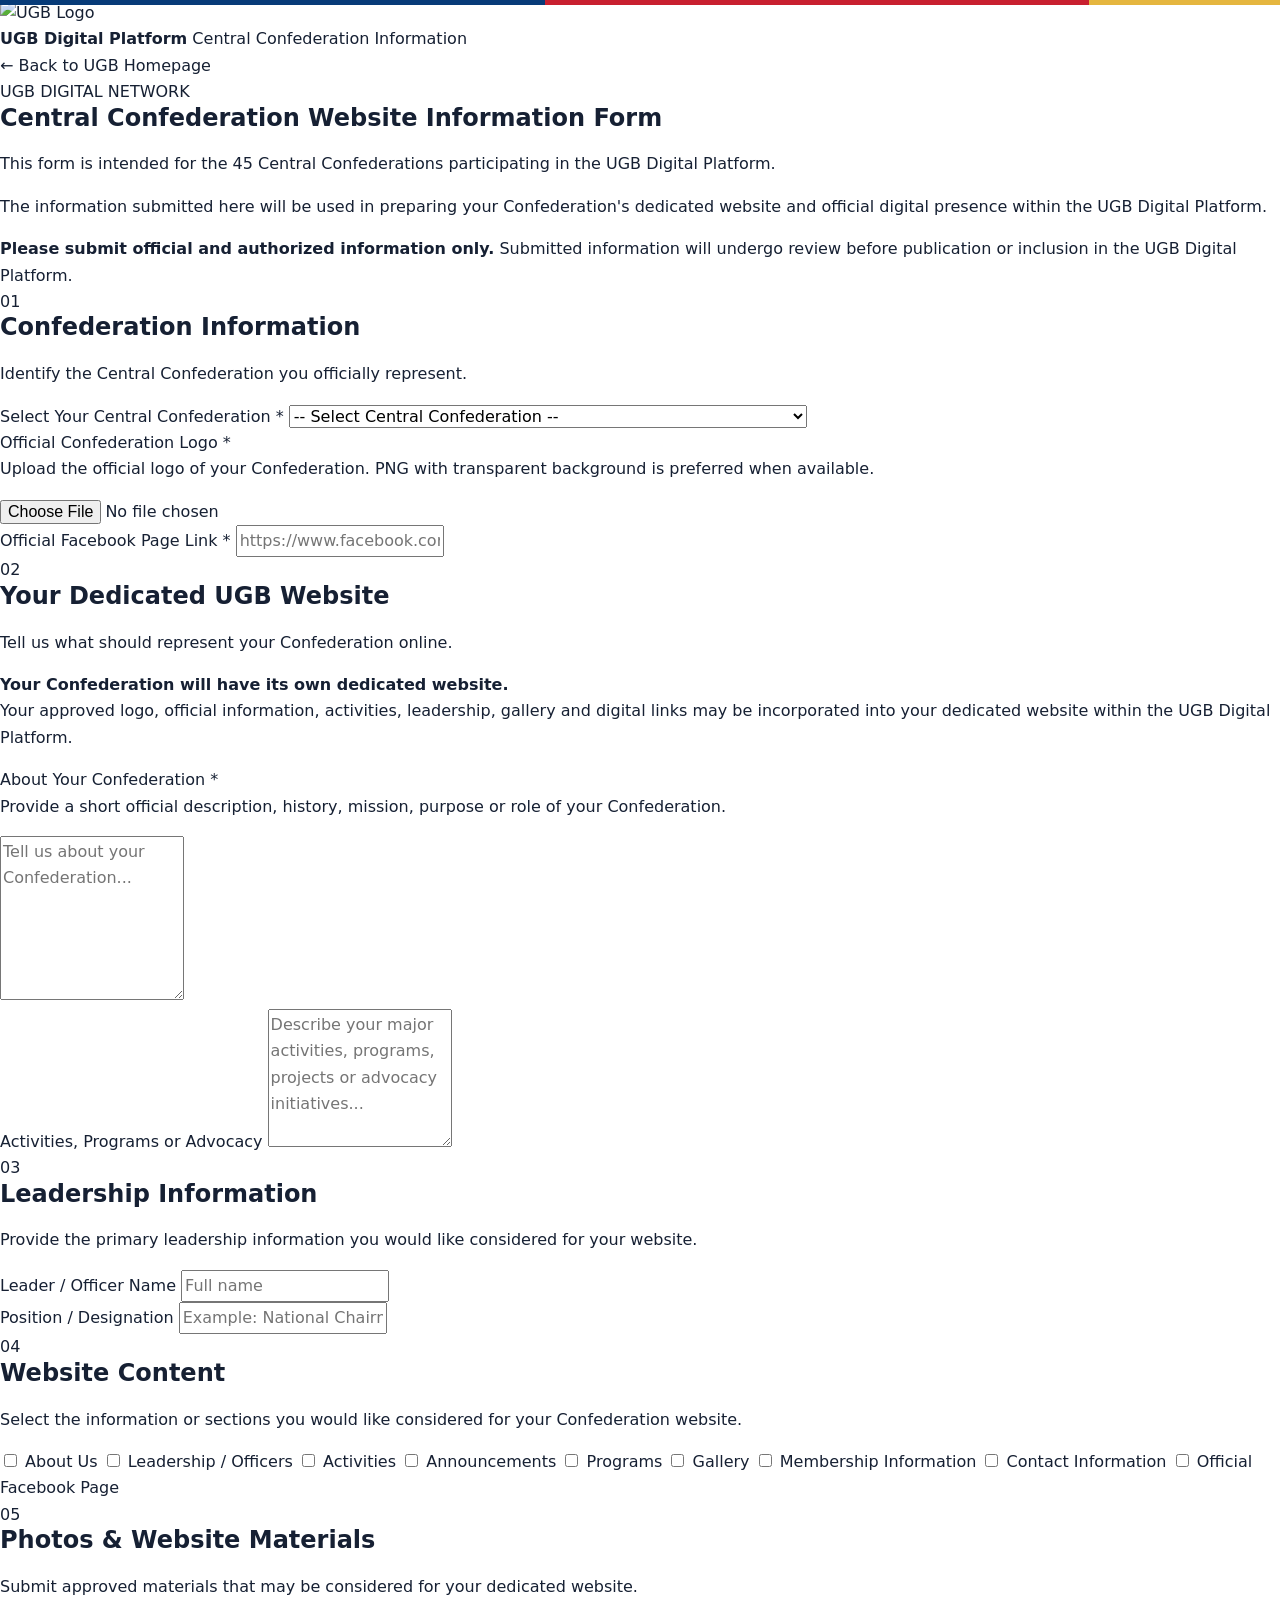
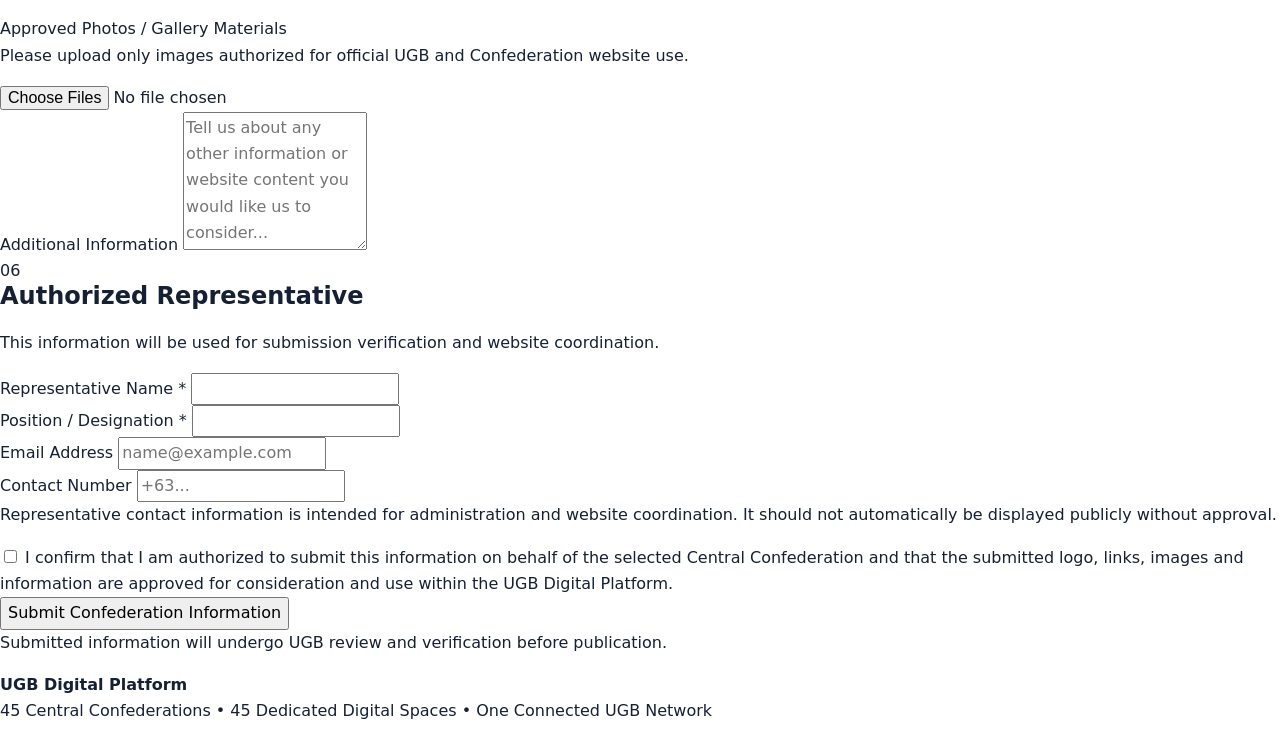
==== confederations/submit.html @ 848c73a4 "Add Confederation submission form" ====
<!DOCTYPE html>
<html lang="en">

<head>
    <meta charset="UTF-8">

    <meta name="viewport" content="width=device-width, initial-scale=1.0">

    <meta name="description" content="UGB Central Confederation Website Information Submission Form">

    <title>Central Confederation Information Form | UGB Digital Platform</title>

    <!-- MAIN UGB STYLES -->
    <link rel="stylesheet" href="../css/style.css">

    <!-- CONFEDERATION FORM STYLES -->
    <link rel="stylesheet" href="../css/confederation-form.css">
</head>


<body class="confederation-form-page">

    <!-- =====================================================
         TOP ACCENT
    ====================================================== -->
    <div class="top-accent" aria-hidden="true">
        <span class="accent-blue"></span>
        <span class="accent-red"></span>
        <span class="accent-gold"></span>
    </div>


    <!-- =====================================================
         HEADER
    ====================================================== -->
    <header class="confederation-form-header">

        <div class="confederation-form-header-inner">

            <a href="../index.html" class="confederation-form-brand">

                <!-- Change this path if your actual UGB logo uses another filename -->
                <img src="../assets/logo/ugb-logo.png" alt="UGB Logo" class="confederation-form-logo">

                <div>
                    <strong>UGB Digital Platform</strong>
                    <span>Central Confederation Information</span>
                </div>

            </a>

            <a href="../index.html" class="back-home-link">
                ← Back to UGB Homepage
            </a>

        </div>

    </header>


    <main>

        <!-- =====================================================
             FORM INTRODUCTION
        ====================================================== -->
        <section class="confederation-form-hero">

            <div class="confederation-form-container">

                <span class="form-kicker">
                    UGB DIGITAL NETWORK
                </span>

                <h1>
                    Central Confederation Website Information Form
                </h1>

                <p class="form-intro">
                    This form is intended for the 45 Central Confederations
                    participating in the UGB Digital Platform.
                </p>

                <p class="form-intro">
                    The information submitted here will be used in preparing
                    your Confederation's dedicated website and official digital
                    presence within the UGB Digital Platform.
                </p>

                <div class="form-notice">
                    <strong>Please submit official and authorized information only.</strong>
                    Submitted information will undergo review before publication
                    or inclusion in the UGB Digital Platform.
                </div>

            </div>

        </section>


        <!-- =====================================================
             FORM
        ====================================================== -->
        <section class="confederation-form-section">

            <div class="confederation-form-container">

                <!--
                    FRONTEND VERSION ONLY FOR NOW.

                    Later we will connect this form to the
                    UGB backend/database and file storage.
                -->

                <form id="confederationSubmissionForm" class="confederation-submission-form">


                    <!-- =========================================
                         SECTION 1
                    ========================================== -->
                    <div class="form-section-card">

                        <div class="form-section-heading">
                            <span class="form-section-number">01</span>

                            <div>
                                <h2>Confederation Information</h2>
                                <p>
                                    Identify the Central Confederation you officially represent.
                                </p>
                            </div>
                        </div>


                        <!-- CONFEDERATION SELECT -->

                        <div class="form-group">

                            <label for="confederation">
                                Select Your Central Confederation
                                <span class="required">*</span>
                            </label>

                            <select id="confederation" name="confederation" required>

                                <option value="">
                                    -- Select Central Confederation --
                                </option>

                                <option value="GTF">
                                    GUARDIANS TRANSNATIONAL FORCES (GTF)
                                </option>

                                <option value="GMS">
                                    GUARDIANS MULTINATIONAL SOCIETY (GMS)
                                </option>

                                <option value="GOB">
                                    GUARDIANS ORIGINAL BRANCHES (GOB)
                                </option>

                                <option value="GDC">
                                    GUARDIANS DIPLOMATIC CORPS (GDC)
                                </option>

                                <option value="GGH">
                                    GUARDIANS GLOBAL HEIGHTS (GGH)
                                </option>

                                <option value="GWR">
                                    GUARDIANS WORLDWIDE RANGES (GWR)
                                </option>

                                <option value="GEL">
                                    GUARDIANS EMIGRANT LEGION (GEL)
                                </option>

                                <option value="GAF">
                                    GUARDIANS ALLIED FORCES (GAF)
                                </option>

                                <option value="GJC">
                                    GUARDIANS JOINT COMMAND (GJC)
                                </option>

                                <option value="GSU">
                                    GUARDIANS SUPPORT UNIT (GSU)
                                </option>

                                <option value="GMR">
                                    GUARDIANS MOTOR RIDERS (GMR)
                                </option>

                                <option value="GI1stCC">
                                    GI 1ST CENTRAL COMMAND (GI1stCC)
                                </option>

                                <option value="GI2ndCC">
                                    GI 2ND CENTRAL COMMAND (GI2ndCC)
                                </option>

                                <option value="GI3rdCC">
                                    GI 3RD CENTRAL COMMAND (GI3rdCC)
                                </option>

                                <option value="GI4thCC">
                                    GI 4TH CENTRAL COMMAND (GI4thCC)
                                </option>

                                <option value="GI5thCC">
                                    GI 5TH CENTRAL COMMAND (GI5thCC)
                                </option>

                                <option value="GI6thCC">
                                    GI 6TH CENTRAL COMMAND (GI6thCC)
                                </option>

                                <option value="GI7thCC">
                                    GI 7TH CENTRAL COMMAND (GI7thCC)
                                </option>

                                <option value="GI8thCC">
                                    GI 8TH CENTRAL COMMAND (GI8thCC)
                                </option>

                                <option value="GI9thCC">
                                    GI 9TH CENTRAL COMMAND (GI9thCC)
                                </option>

                                <option value="GI10thCC">
                                    GI 10TH CENTRAL COMMAND (GI10thCC)
                                </option>

                                <option value="GI11thCC">
                                    GI 11TH CENTRAL COMMAND (GI11thCC)
                                </option>

                                <option value="GI12thCC">
                                    GI 12TH CENTRAL COMMAND (GI12thCC)
                                </option>

                                <option value="GI13thCC">
                                    GI 13TH CENTRAL COMMAND (GI13thCC)
                                </option>

                                <option value="GI14thCC">
                                    GI 14TH CENTRAL COMMAND (GI14thCC)
                                </option>

                                <option value="GI15thCC">
                                    GI 15TH CENTRAL COMMAND (GI15thCC)
                                </option>

                                <option value="GI16thCC">
                                    GI 16TH CENTRAL COMMAND (GI16thCC)
                                </option>

                                <option value="GI17thCC">
                                    GI 17TH CENTRAL COMMAND (GI17thCC)
                                </option>

                                <option value="GI18thCC">
                                    GI 18TH CENTRAL COMMAND (GI18thCC)
                                </option>

                                <option value="GI19thCC">
                                    GI 19TH CENTRAL COMMAND (GI19thCC)
                                </option>

                                <option value="GI20thCC">
                                    GI 20TH CENTRAL COMMAND (GI20thCC)
                                </option>

                                <option value="GI21stCC">
                                    GI 21ST CENTRAL COMMAND (GI21stCC)
                                </option>

                                <option value="GI22ndCC">
                                    GI 22ND CENTRAL COMMAND (GI22ndCC)
                                </option>

                                <option value="GI23rdCC">
                                    GI 23RD CENTRAL COMMAND (GI23rdCC)
                                </option>

                                <option value="NCRCL">
                                    RGIA-NATIONAL CAPITAL REGION CENTRAL LEAGUE (NCRCL)
                                </option>

                                <option value="NLCL">
                                    RGIA-NORTHERN LUZON CENTRAL LEAGUE (NLCL)
                                </option>

                                <option value="CLCL">
                                    RGIA-CENTRAL LUZON CENTRAL LEAGUE (CLCL)
                                </option>

                                <option value="SLCL">
                                    RGIA-SOUTHERN LUZON CENTRAL LEAGUE (SLCL)
                                </option>

                                <option value="EVCL">
                                    RGIA-EASTERN VISAYAS CENTRAL LEAGUE (EVCL)
                                </option>

                                <option value="CWVCL">
                                    RGIA-CENTRAL WESTERN VISAYAS CENTRAL LEAGUE (CWVCL)
                                </option>

                                <option value="EMCL">
                                    RGIA-EASTERN MINDANAO CENTRAL LEAGUE (EMCL)
                                </option>

                                <option value="WMCL">
                                    RGIA-WESTERN MINDANAO CENTRAL LEAGUE (WMCL)
                                </option>

                                <option value="OCL">
                                    RGIA-OVERSEAS CENTRAL LEAGUE (OCL)
                                </option>

                                <option value="GBICC">
                                    GBI CENTRAL COMMAND (GBICC)
                                </option>

                                <option value="GUN">
                                    GUARDIANS UNION NATIONALIST (GUN)
                                </option>

                            </select>

                        </div>


                        <!-- LOGO -->

                        <div class="form-group">

                            <label for="confederationLogo">
                                Official Confederation Logo
                                <span class="required">*</span>
                            </label>

                            <p class="field-help">
                                Upload the official logo of your Confederation.
                                PNG with transparent background is preferred when available.
                            </p>

                            <input type="file" id="confederationLogo" name="confederationLogo"
                                accept=".png,.jpg,.jpeg,.webp" required>

                        </div>


                        <!-- FACEBOOK -->

                        <div class="form-group">

                            <label for="facebookPage">
                                Official Facebook Page Link
                                <span class="required">*</span>
                            </label>

                            <input type="url" id="facebookPage" name="facebookPage"
                                placeholder="https://www.facebook.com/yourpage" required>

                        </div>

                    </div>


                    <!-- =========================================
                         SECTION 2
                    ========================================== -->
                    <div class="form-section-card">

                        <div class="form-section-heading">
                            <span class="form-section-number">02</span>

                            <div>
                                <h2>Your Dedicated UGB Website</h2>
                                <p>
                                    Tell us what should represent your Confederation online.
                                </p>
                            </div>
                        </div>


                        <div class="website-info-box">

                            <strong>
                                Your Confederation will have its own dedicated website.
                            </strong>

                            <p>
                                Your approved logo, official information, activities,
                                leadership, gallery and digital links may be incorporated
                                into your dedicated website within the UGB Digital Platform.
                            </p>

                        </div>


                        <!-- ABOUT -->

                        <div class="form-group">

                            <label for="aboutConfederation">
                                About Your Confederation
                                <span class="required">*</span>
                            </label>

                            <p class="field-help">
                                Provide a short official description, history, mission,
                                purpose or role of your Confederation.
                            </p>

                            <textarea id="aboutConfederation" name="aboutConfederation" rows="6"
                                placeholder="Tell us about your Confederation..." required></textarea>

                        </div>


                        <!-- ACTIVITIES -->

                        <div class="form-group">

                            <label for="activities">
                                Activities, Programs or Advocacy
                            </label>

                            <textarea id="activities" name="activities" rows="5"
                                placeholder="Describe your major activities, programs, projects or advocacy initiatives..."></textarea>

                        </div>

                    </div>


                    <!-- =========================================
                         SECTION 3
                    ========================================== -->
                    <div class="form-section-card">

                        <div class="form-section-heading">
                            <span class="form-section-number">03</span>

                            <div>
                                <h2>Leadership Information</h2>
                                <p>
                                    Provide the primary leadership information
                                    you would like considered for your website.
                                </p>
                            </div>
                        </div>


                        <div class="form-two-column">

                            <div class="form-group">

                                <label for="leaderName">
                                    Leader / Officer Name
                                </label>

                                <input type="text" id="leaderName" name="leaderName" placeholder="Full name">

                            </div>


                            <div class="form-group">

                                <label for="leaderPosition">
                                    Position / Designation
                                </label>

                                <input type="text" id="leaderPosition" name="leaderPosition"
                                    placeholder="Example: National Chairman">

                            </div>

                        </div>

                    </div>


                    <!-- =========================================
                         SECTION 4
                    ========================================== -->
                    <div class="form-section-card">

                        <div class="form-section-heading">
                            <span class="form-section-number">04</span>

                            <div>
                                <h2>Website Content</h2>
                                <p>
                                    Select the information or sections you would
                                    like considered for your Confederation website.
                                </p>
                            </div>
                        </div>


                        <div class="website-options">

                            <label class="website-option">
                                <input type="checkbox" name="websiteContent" value="about">
                                <span>About Us</span>
                            </label>

                            <label class="website-option">
                                <input type="checkbox" name="websiteContent" value="leadership">
                                <span>Leadership / Officers</span>
                            </label>

                            <label class="website-option">
                                <input type="checkbox" name="websiteContent" value="activities">
                                <span>Activities</span>
                            </label>

                            <label class="website-option">
                                <input type="checkbox" name="websiteContent" value="announcements">
                                <span>Announcements</span>
                            </label>

                            <label class="website-option">
                                <input type="checkbox" name="websiteContent" value="programs">
                                <span>Programs</span>
                            </label>

                            <label class="website-option">
                                <input type="checkbox" name="websiteContent" value="gallery">
                                <span>Gallery</span>
                            </label>

                            <label class="website-option">
                                <input type="checkbox" name="websiteContent" value="membership">
                                <span>Membership Information</span>
                            </label>

                            <label class="website-option">
                                <input type="checkbox" name="websiteContent" value="contact">
                                <span>Contact Information</span>
                            </label>

                            <label class="website-option">
                                <input type="checkbox" name="websiteContent" value="facebook">
                                <span>Official Facebook Page</span>
                            </label>

                        </div>

                    </div>


                    <!-- =========================================
                         SECTION 5
                    ========================================== -->
                    <div class="form-section-card">

                        <div class="form-section-heading">
                            <span class="form-section-number">05</span>

                            <div>
                                <h2>Photos & Website Materials</h2>
                                <p>
                                    Submit approved materials that may be considered
                                    for your dedicated website.
                                </p>
                            </div>
                        </div>


                        <div class="form-group">

                            <label for="websitePhotos">
                                Approved Photos / Gallery Materials
                            </label>

                            <p class="field-help">
                                Please upload only images authorized for official UGB
                                and Confederation website use.
                            </p>

                            <input type="file" id="websitePhotos" name="websitePhotos" accept=".png,.jpg,.jpeg,.webp"
                                multiple>

                        </div>


                        <div class="form-group">

                            <label for="additionalInformation">
                                Additional Information
                            </label>

                            <textarea id="additionalInformation" name="additionalInformation" rows="5"
                                placeholder="Tell us about any other information or website content you would like us to consider..."></textarea>

                        </div>

                    </div>


                    <!-- =========================================
                         SECTION 6
                    ========================================== -->
                    <div class="form-section-card">

                        <div class="form-section-heading">
                            <span class="form-section-number">06</span>

                            <div>
                                <h2>Authorized Representative</h2>
                                <p>
                                    This information will be used for submission
                                    verification and website coordination.
                                </p>
                            </div>
                        </div>


                        <div class="form-two-column">

                            <div class="form-group">

                                <label for="representativeName">
                                    Representative Name
                                    <span class="required">*</span>
                                </label>

                                <input type="text" id="representativeName" name="representativeName" required>

                            </div>


                            <div class="form-group">

                                <label for="representativePosition">
                                    Position / Designation
                                    <span class="required">*</span>
                                </label>

                                <input type="text" id="representativePosition" name="representativePosition" required>

                            </div>

                        </div>


                        <div class="form-two-column">

                            <div class="form-group">

                                <label for="representativeEmail">
                                    Email Address
                                </label>

                                <input type="email" id="representativeEmail" name="representativeEmail"
                                    placeholder="name@example.com">

                            </div>


                            <div class="form-group">

                                <label for="representativeContact">
                                    Contact Number
                                </label>

                                <input type="tel" id="representativeContact" name="representativeContact"
                                    placeholder="+63...">

                            </div>

                        </div>


                        <p class="privacy-note">
                            Representative contact information is intended for
                            administration and website coordination. It should not
                            automatically be displayed publicly without approval.
                        </p>

                    </div>


                    <!-- =========================================
                         AUTHORIZATION
                    ========================================== -->
                    <div class="authorization-box">

                        <label class="authorization-check">

                            <input type="checkbox" id="authorizedSubmission" name="authorizedSubmission" required>

                            <span>
                                I confirm that I am authorized to submit this
                                information on behalf of the selected Central
                                Confederation and that the submitted logo, links,
                                images and information are approved for consideration
                                and use within the UGB Digital Platform.
                            </span>

                        </label>

                    </div>


                    <!-- =========================================
                         SUBMIT
                    ========================================== -->
                    <div class="form-submit-area">

                        <button type="submit" class="confederation-submit-button">
                            Submit Confederation Information
                        </button>

                        <p>
                            Submitted information will undergo UGB review and
                            verification before publication.
                        </p>

                    </div>


                </form>

            </div>

        </section>

    </main>


    <!-- =====================================================
         FOOTER
    ====================================================== -->
    <footer class="confederation-form-footer">

        <div class="confederation-form-container">

            <strong>
                UGB Digital Platform
            </strong>

            <p>
                45 Central Confederations • 45 Dedicated Digital Spaces •
                One Connected UGB Network
            </p>

        </div>

    </footer>


    <!-- =====================================================
         FRONTEND DEMO ONLY
         Prevents accidental "submission" until backend exists.
    ====================================================== -->
    <script>
        const form = document.getElementById("confederationSubmissionForm");

        form.addEventListener("submit", function (event) {
            event.preventDefault();

            alert(
                "UGB Confederation Information Form\n\n" +
                "Frontend preview only. Online submission will be activated " +
                "when the secure UGB submission system is connected."
            );
        });
    </script>

</body>

</html>
---- css/style.css ----
/* =========================================================
   UGB OFFICIAL DIGITAL PLATFORM
   Main Homepage Styles
   Palette:
   Blue  #073b78
   Navy  #031f43
   Deep  #02152e
   Red   #c8202f
   Gold  #e5b63f
========================================================= */


/* =========================================================
   ROOT
========================================================= */

:root {
    --ugb-blue: #073b78;
    --ugb-blue-bright: #0b4d98;
    --ugb-blue-dark: #031f43;
    --ugb-blue-deep: #02152e;

    --ugb-red: #c8202f;
    --ugb-red-dark: #a81624;

    --ugb-gold: #e5b63f;
    --ugb-gold-light: #f2cf6b;

    --white: #ffffff;
    --off-white: #f7f9fc;
    --light-blue: #edf4fb;

    --text: #162033;
    --muted: #667085;

    --border: rgba(3, 31, 67, 0.12);

    --shadow-sm:
        0 12px 35px rgba(3, 31, 67, 0.09);

    --shadow-md:
        0 22px 60px rgba(3, 31, 67, 0.16);

    --shadow-lg:
        0 35px 90px rgba(0, 0, 0, 0.22);

    --radius-sm: 12px;
    --radius-md: 20px;
    --radius-lg: 30px;

    --container: 1200px;
    --header-height: 86px;

    --transition: 220ms ease;
}


/* =========================================================
   RESET
========================================================= */

*,
*::before,
*::after {
    box-sizing: border-box;
}

html {
    scroll-behavior: smooth;
    scroll-padding-top: var(--header-height);
}

body {
    margin: 0;
    min-height: 100vh;

    font-family:
        Inter,
        ui-sans-serif,
        system-ui,
        -apple-system,
        BlinkMacSystemFont,
        "Segoe UI",
        sans-serif;

    color: var(--text);
    background: var(--white);

    line-height: 1.65;
}

img,
video {
    display: block;
    max-width: 100%;
}

img {
    object-fit: cover;
}

a {
    color: inherit;
    text-decoration: none;
}

button,
input,
textarea,
select {
    font: inherit;
}

h1,
h2,
h3,
p {
    margin-top: 0;
}

h1,
h2,
h3 {
    line-height: 1.08;
}

::selection {
    color: var(--ugb-blue-deep);
    background: var(--ugb-gold);
}


/* =========================================================
   TOP ACCENT
========================================================= */

.top-accent {
    position: fixed;
    z-index: 2000;
    top: 0;
    left: 0;

    width: 100%;
    height: 5px;

    display: grid;
    grid-template-columns: 1fr 1fr 0.35fr;
}

.top-accent span {
    display: block;
}

.accent-blue {
    background: var(--ugb-blue);
}

.accent-red {
    background: var(--ugb-red);
}

.accent-gold {
    background: var(--ugb-gold);
}


/* =========================================================
   SHARED
========================================================= */

.section {
    position: relative;
    padding: 105px 0;
}

.section-container {
    width: min(calc(100% - 44px), var(--container));
    margin: 0 auto;
}

.section-heading {
    max-width: 760px;
    margin-bottom: 50px;
}

.section-heading.centered {
    margin-right: auto;
    margin-left: auto;
    text-align: center;
}

.section-heading h2,
.story-header h2,
.action-heading h2,
.about-content h2,
.partnership-content h2,
.advocacy-content h2,
.membership-copy h2 {
    margin-bottom: 18px;

    color: var(--ugb-blue-dark);

    font-size: clamp(2.25rem, 5vw, 4.25rem);
    letter-spacing: -0.045em;
}

.section-heading p:not(.section-kicker) {
    color: var(--muted);
    font-size: 1.04rem;
}

.section-heading-light h2 {
    color: var(--white);
}

.section-heading-light p:not(.section-kicker) {
    color: rgba(255, 255, 255, 0.72);
}

.section-kicker {
    margin-bottom: 11px;

    color: var(--ugb-red);

    font-size: 0.75rem;
    font-weight: 850;

    letter-spacing: 0.17em;
    text-transform: uppercase;
}

.section-kicker-gold {
    color: var(--ugb-gold);
}

.title-line {
    width: 78px;
    height: 4px;

    margin: 22px 0 27px;

    border-radius: 99px;

    background:
        linear-gradient(90deg,
            var(--ugb-blue) 0 48%,
            var(--ugb-red) 48% 78%,
            var(--ugb-gold) 78%);
}

.centered-line {
    margin-right: auto;
    margin-left: auto;
}

.gold-line {
    background: var(--ugb-gold);
}


/* =========================================================
   BUTTONS
========================================================= */

.button {
    min-height: 54px;

    display: inline-flex;
    align-items: center;
    justify-content: center;

    padding: 14px 25px;

    border: 1px solid transparent;
    border-radius: 999px;

    font-size: 0.9rem;
    font-weight: 800;

    transition:
        transform var(--transition),
        background var(--transition),
        border-color var(--transition),
        box-shadow var(--transition);
}

.button:hover {
    transform: translateY(-3px);
}

.button-red {
    color: var(--white);
    background: var(--ugb-red);

    box-shadow:
        0 14px 35px rgba(200, 32, 47, 0.32);
}

.button-red:hover {
    background: var(--ugb-red-dark);

    box-shadow:
        0 18px 45px rgba(200, 32, 47, 0.4);
}

.button-glass {
    color: var(--white);

    border-color: rgba(255, 255, 255, 0.42);

    background: rgba(255, 255, 255, 0.08);

    backdrop-filter: blur(12px);
}

.button-glass:hover {
    border-color: var(--white);
    background: rgba(255, 255, 255, 0.15);
}


/* =========================================================
   HEADER
========================================================= */

.site-header {
    position: absolute;
    z-index: 1000;

    top: 5px;
    right: 0;
    left: 0;

    height: var(--header-height);

    border-bottom:
        1px solid rgba(255, 255, 255, 0.13);

    background:
        linear-gradient(180deg,
            rgba(2, 21, 46, 0.9),
            rgba(2, 21, 46, 0.48));

    backdrop-filter: blur(8px);
}

.header-container {
    width: min(calc(100% - 44px), 1320px);
    height: 100%;

    margin: 0 auto;

    display: flex;
    align-items: center;
    justify-content: space-between;

    gap: 30px;
}

.brand {
    display: flex;
    align-items: center;

    gap: 12px;

    color: var(--white);
}

.brand-logo {
    width: 56px;
    height: 56px;

    flex: 0 0 auto;

    border: 2px solid rgba(255, 255, 255, 0.55);
    border-radius: 50%;

    background: var(--white);

    box-shadow:
        0 7px 25px rgba(0, 0, 0, 0.22);
}

.brand-text {
    display: flex;
    flex-direction: column;

    line-height: 1.15;
}

.brand-text strong {
    font-size: 1.22rem;
    letter-spacing: 0.05em;
}

.brand-text span {
    margin-top: 4px;

    color: rgba(255, 255, 255, 0.68);

    font-size: 0.68rem;
}

.main-nav {
    display: flex;
    align-items: center;

    gap: 24px;
}

.main-nav>a {
    position: relative;

    color: rgba(255, 255, 255, 0.86);

    font-size: 0.82rem;
    font-weight: 700;

    transition: color var(--transition);
}

.main-nav>a:not(.nav-facebook)::after {
    content: "";

    position: absolute;

    right: 0;
    bottom: -9px;
    left: 0;

    height: 2px;

    background: var(--ugb-gold);

    transform: scaleX(0);

    transition: transform var(--transition);
}

.main-nav>a:not(.nav-facebook):hover::after {
    transform: scaleX(1);
}

.main-nav>a:hover {
    color: var(--white);
}

.nav-facebook {
    padding: 10px 17px;

    border: 1px solid rgba(255, 255, 255, 0.35);
    border-radius: 999px;

    background: rgba(255, 255, 255, 0.08);
}

.nav-facebook:hover {
    border-color: var(--ugb-gold);
    background: var(--ugb-blue);
}


/* =========================================================
   HERO
========================================================= */

.hero {
    position: relative;

    min-height: 760px;
    height: 100svh;

    display: flex;
    align-items: center;

    overflow: hidden;

    color: var(--white);
    background: var(--ugb-blue-deep);
}

.hero-background,
.hero-overlay {
    position: absolute;
    inset: 0;
}

.hero-background img {
    width: 100%;
    height: 100%;

    object-fit: cover;
    object-position: center;
}

.hero-overlay {
    background:
        linear-gradient(90deg,
            rgba(2, 21, 46, 0.97) 0%,
            rgba(3, 31, 67, 0.91) 30%,
            rgba(3, 31, 67, 0.64) 57%,
            rgba(2, 21, 46, 0.26) 100%),
        linear-gradient(0deg,
            rgba(2, 21, 46, 0.78) 0%,
            transparent 45%);
}

.hero-decoration {
    position: absolute;
    z-index: 1;

    border-radius: 50%;

    pointer-events: none;
}

.hero-decoration-one {
    width: 520px;
    height: 520px;

    top: -230px;
    left: -200px;

    border: 85px solid rgba(200, 32, 47, 0.13);
}

.hero-decoration-two {
    width: 300px;
    height: 300px;

    right: 7%;
    bottom: -170px;

    border: 55px solid rgba(229, 182, 63, 0.11);
}

.hero-container {
    position: relative;
    z-index: 2;

    width: min(calc(100% - 44px), var(--container));

    margin: 0 auto;
    padding: 145px 0 125px;
}

.hero-content {
    max-width: 760px;
}

.hero-logo {
    width: 105px;
    height: 105px;

    margin-bottom: 26px;

    border: 4px solid rgba(255, 255, 255, 0.88);
    border-radius: 50%;

    background: var(--white);

    box-shadow:
        0 20px 55px rgba(0, 0, 0, 0.32);
}

.hero-eyebrow {
    margin-bottom: 15px;

    color: var(--ugb-gold);

    font-size: 0.77rem;
    font-weight: 850;

    letter-spacing: 0.2em;
    text-transform: uppercase;
}

.hero h1 {
    margin-bottom: 24px;

    color: var(--white);

    font-size: clamp(3.6rem, 7.3vw, 7.4rem);

    letter-spacing: -0.065em;
}

.hero h1 span {
    display: block;

    color: transparent;

    -webkit-text-stroke:
        1.5px rgba(255, 255, 255, 0.82);
}

.hero-description {
    max-width: 650px;

    margin-bottom: 35px;

    color: rgba(255, 255, 255, 0.79);

    font-size: clamp(1rem, 1.8vw, 1.22rem);
}

.hero-actions {
    display: flex;
    flex-wrap: wrap;

    gap: 12px;
}

.hero-bottom-band {
    position: absolute;
    z-index: 3;

    right: 0;
    bottom: 0;
    left: 0;

    border-top:
        1px solid rgba(255, 255, 255, 0.15);

    background: rgba(2, 21, 46, 0.82);

    backdrop-filter: blur(12px);
}

.hero-band-container {
    width: min(calc(100% - 44px), var(--container));

    margin: 0 auto;
    padding: 18px 0;

    display: flex;
    align-items: center;
    justify-content: center;
    flex-wrap: wrap;

    gap: 15px;

    color: rgba(255, 255, 255, 0.67);

    font-size: 0.7rem;
    font-weight: 750;

    letter-spacing: 0.1em;
    text-transform: uppercase;
}

.hero-band-container span:nth-child(even) {
    color: var(--ugb-gold);
}


/* =========================================================
   QUICK ACCESS
========================================================= */

.quick-access {
    position: relative;
    z-index: 5;

    margin-top: -1px;

    background: var(--white);
}

.quick-grid {
    display: grid;
    grid-template-columns: repeat(4, 1fr);

    border-right: 1px solid var(--border);
    border-left: 1px solid var(--border);

    box-shadow: var(--shadow-sm);
}

.quick-card {
    min-height: 145px;

    display: grid;
    grid-template-columns: auto 1fr auto;
    align-items: center;

    gap: 16px;

    padding: 25px;

    border-right: 1px solid var(--border);

    background: var(--white);

    transition:
        background var(--transition),
        transform var(--transition);
}

.quick-card:last-child {
    border-right: 0;
}

.quick-card:hover {
    position: relative;
    z-index: 2;

    color: var(--white);

    background: var(--ugb-blue);

    transform: translateY(-5px);
}

.quick-number {
    color: var(--ugb-red);

    font-size: 0.72rem;
    font-weight: 900;
}

.quick-card:hover .quick-number {
    color: var(--ugb-gold);
}

.quick-card>div {
    display: flex;
    flex-direction: column;
}

.quick-card strong {
    margin-bottom: 5px;

    color: var(--ugb-blue-dark);

    font-size: 0.95rem;
}

.quick-card:hover strong {
    color: var(--white);
}

.quick-card>div span {
    color: var(--muted);

    font-size: 0.73rem;
}

.quick-card:hover>div span {
    color: rgba(255, 255, 255, 0.7);
}

.quick-arrow {
    color: var(--ugb-blue);

    font-size: 1.2rem;

    transition: transform var(--transition);
}

.quick-card:hover .quick-arrow {
    color: var(--white);

    transform: translateX(4px);
}


/* =========================================================
   ABOUT
========================================================= */

.about-section {
    overflow: hidden;

    background:
        linear-gradient(135deg,
            var(--white),
            var(--off-white));
}

.about-layout {
    display: grid;
    grid-template-columns: 1.05fr 0.95fr;
    align-items: center;

    gap: 85px;
}

.about-images {
    position: relative;

    min-height: 560px;
}

.about-image-main {
    position: absolute;

    top: 0;
    left: 0;

    width: 80%;
    height: 460px;

    overflow: hidden;

    border-radius: var(--radius-lg);

    box-shadow: var(--shadow-md);
}

.about-image-main img {
    width: 100%;
    height: 100%;
}

.about-image-small {
    position: absolute;

    right: 0;
    bottom: 0;

    width: 53%;
    height: 275px;

    overflow: hidden;

    border: 8px solid var(--white);
    border-radius: var(--radius-md);

    background: var(--white);

    box-shadow: var(--shadow-md);
}

.about-image-small img {
    width: 100%;
    height: 100%;
}

.about-badge {
    position: absolute;

    bottom: 62px;
    left: 7%;

    width: 92px;
    height: 92px;

    padding: 6px;

    border-radius: 50%;

    background: var(--white);

    box-shadow: var(--shadow-md);
}

.about-badge img {
    width: 100%;
    height: 100%;

    border-radius: 50%;
}

.about-content h2 span {
    display: block;

    color: var(--ugb-red);
}

.about-content .lead {
    color: var(--text);

    font-size: 1.15rem;
    font-weight: 650;
}

.about-content p {
    color: var(--muted);
}

.text-link {
    display: inline-flex;
    align-items: center;

    gap: 10px;

    margin-top: 16px;

    color: var(--ugb-blue);

    font-weight: 850;
}

.text-link span {
    transition: transform var(--transition);
}

.text-link:hover span {
    transform: translateX(6px);
}


/* =========================================================
   FEATURED ACTIVITIES
========================================================= */

.activities-section {
    background:
        linear-gradient(180deg,
            var(--light-blue),
            var(--white));
}

.activity-feature-grid {
    display: grid;
    grid-template-columns: 1.2fr 0.9fr 0.9fr;

    gap: 22px;
}

.activity-card {
    overflow: hidden;

    border: 1px solid var(--border);
    border-radius: var(--radius-md);

    background: var(--white);

    box-shadow: var(--shadow-sm);

    transition:
        transform var(--transition),
        box-shadow var(--transition);
}

.activity-card:hover {
    transform: translateY(-7px);

    box-shadow: var(--shadow-md);
}

.activity-image {
    position: relative;

    height: 250px;

    overflow: hidden;

    background: var(--ugb-blue-dark);
}

.activity-card-large .activity-image {
    height: 335px;
}

.activity-image::after {
    content: "";

    position: absolute;
    inset: 0;

    background:
        linear-gradient(0deg,
            rgba(2, 21, 46, 0.55),
            transparent 52%);
}

.activity-image img {
    width: 100%;
    height: 100%;

    transition: transform 450ms ease;
}

.activity-card:hover .activity-image img {
    transform: scale(1.035);
}

.activity-category {
    position: absolute;
    z-index: 2;

    bottom: 18px;
    left: 18px;

    padding: 7px 12px;

    border-radius: 999px;

    color: var(--white);

    background: var(--ugb-red);

    font-size: 0.67rem;
    font-weight: 850;

    letter-spacing: 0.06em;
    text-transform: uppercase;
}

.activity-content {
    padding: 27px;
}

.activity-content h3 {
    margin-bottom: 11px;

    color: var(--ugb-blue-dark);

    font-size: 1.35rem;
}

.activity-card-large .activity-content h3 {
    font-size: 1.65rem;
}

.activity-content p {
    margin-bottom: 20px;

    color: var(--muted);

    font-size: 0.9rem;
}

.activity-content a {
    display: inline-flex;
    align-items: center;

    gap: 8px;

    color: var(--ugb-blue);

    font-size: 0.83rem;
    font-weight: 850;
}

.activity-content a span {
    transition: transform var(--transition);
}

.activity-content a:hover span {
    transform: translateX(5px);
}


/* =========================================================
   UGB IN ACTION
========================================================= */

.action-section {
    overflow: hidden;

    color: var(--white);

    background:
        radial-gradient(circle at 88% 15%,
            rgba(229, 182, 63, 0.13),
            transparent 25%),
        radial-gradient(circle at 8% 80%,
            rgba(200, 32, 47, 0.18),
            transparent 28%),
        linear-gradient(135deg,
            var(--ugb-blue-deep),
            var(--ugb-blue-dark));
}

.action-pattern {
    position: absolute;
    inset: 0;

    opacity: 0.08;

    background-image:
        linear-gradient(rgba(255, 255, 255, 0.1) 1px,
            transparent 1px),
        linear-gradient(90deg,
            rgba(255, 255, 255, 0.1) 1px,
            transparent 1px);

    background-size: 75px 75px;

    pointer-events: none;
}

.action-section .section-container {
    position: relative;
    z-index: 1;
}

.action-heading {
    display: grid;
    grid-template-columns: 1fr 0.75fr;
    align-items: end;

    gap: 50px;

    margin-bottom: 42px;
}

.action-heading h2 {
    margin-bottom: 0;

    color: var(--white);
}

.action-heading>p {
    margin-bottom: 6px;

    color: rgba(255, 255, 255, 0.66);
}

.featured-video {
    overflow: hidden;

    padding: 9px;

    border:
        1px solid rgba(255, 255, 255, 0.18);

    border-radius: var(--radius-lg);

    background:
        rgba(255, 255, 255, 0.07);

    box-shadow: var(--shadow-lg);
}

.featured-video video {
    width: 100%;
    max-height: 680px;

    border-radius: calc(var(--radius-lg) - 8px);

    background: #000;
}


/* =========================================================
   PHOTO STORY
========================================================= */

.photo-story-section {
    background: var(--white);
}

.story-header {
    display: grid;
    grid-template-columns: 1fr 0.7fr;
    align-items: end;

    gap: 50px;

    margin-bottom: 45px;
}

.story-header h2 {
    margin-bottom: 0;
}

.story-header>p {
    margin-bottom: 8px;

    color: var(--muted);
}

.photo-story-grid {
    display: grid;
    grid-template-columns: 1.35fr 0.65fr;

    gap: 18px;
}

.story-photo {
    min-height: 270px;

    margin: 0;

    overflow: hidden;

    border-radius: var(--radius-md);

    background: var(--light-blue);

    box-shadow: var(--shadow-sm);
}

.story-photo-large {
    grid-row: span 2;

    min-height: 558px;
}

.story-photo img {
    width: 100%;
    height: 100%;

    transition: transform 500ms ease;
}

.story-photo:hover img {
    transform: scale(1.025);
}


/* =========================================================
   PARTNERSHIP
========================================================= */

.partnership-section {
    min-height: 680px;

    display: grid;
    grid-template-columns: 1.08fr 0.92fr;

    color: var(--white);

    background: var(--ugb-blue);
}

.partnership-image {
    min-height: 680px;

    overflow: hidden;
}

.partnership-image img {
    width: 100%;
    height: 100%;
}

.partnership-content {
    position: relative;

    display: flex;
    flex-direction: column;
    justify-content: center;

    padding: 80px max(50px, calc((100vw - var(--container)) / 2));

    overflow: hidden;

    background:
        radial-gradient(circle at 100% 0%,
            rgba(229, 182, 63, 0.18),
            transparent 30%),
        linear-gradient(145deg,
            var(--ugb-blue),
            var(--ugb-blue-dark));
}

.partnership-content::before {
    content: "";

    position: absolute;

    width: 320px;
    height: 320px;

    right: -190px;
    bottom: -180px;

    border:
        60px solid rgba(200, 32, 47, 0.18);

    border-radius: 50%;
}

.partnership-content h2 {
    position: relative;

    color: var(--white);
}

.partnership-content>p:not(.section-kicker) {
    position: relative;

    max-width: 550px;

    color: rgba(255, 255, 255, 0.75);
}

.partnership-mini-image {
    position: relative;

    width: min(100%, 390px);
    height: 180px;

    margin-top: 28px;

    overflow: hidden;

    border:
        4px solid rgba(255, 255, 255, 0.16);

    border-radius: var(--radius-sm);

    box-shadow: var(--shadow-md);
}

.partnership-mini-image img {
    width: 100%;
    height: 100%;
}


/* =========================================================
   DOCUMENTED ADVOCACY MATERIAL
========================================================= */

.advocacy-section {
    background:
        linear-gradient(135deg,
            var(--off-white),
            var(--white));
}

.advocacy-layout {
    display: grid;
    grid-template-columns: 0.8fr 1.2fr;
    align-items: center;

    gap: 70px;
}

.advocacy-content p:not(.section-kicker) {
    color: var(--muted);
}

.source-note {
    padding: 16px 18px;

    border-left: 4px solid var(--ugb-gold);

    background: var(--light-blue);

    font-size: 0.86rem;
}

.advocacy-image {
    overflow: hidden;

    border-radius: var(--radius-lg);

    background: var(--ugb-blue-dark);

    box-shadow: var(--shadow-md);
}

.advocacy-image img {
    width: 100%;
    max-height: 570px;

    object-fit: cover;
}


/* =========================================================
   MEDIA CENTER
========================================================= */

.media-section {
    overflow: hidden;

    color: var(--white);

    background:
        radial-gradient(circle at 12% 20%,
            rgba(200, 32, 47, 0.25),
            transparent 28%),
        radial-gradient(circle at 90% 80%,
            rgba(229, 182, 63, 0.13),
            transparent 24%),
        linear-gradient(135deg,
            var(--ugb-blue-deep),
            var(--ugb-blue));
}

.media-grid {
    display: grid;
    grid-template-columns: repeat(3, 1fr);

    gap: 20px;
}

.media-card {
    min-height: 310px;

    display: flex;
    flex-direction: column;
    justify-content: space-between;

    padding: 30px;

    border:
        1px solid rgba(255, 255, 255, 0.15);

    border-radius: var(--radius-md);

    background:
        rgba(255, 255, 255, 0.065);

    backdrop-filter: blur(10px);

    transition:
        transform var(--transition),
        background var(--transition),
        border-color var(--transition);
}

.media-card:hover {
    transform: translateY(-7px);

    border-color: rgba(255, 255, 255, 0.3);

    background:
        rgba(255, 255, 255, 0.11);
}

.media-symbol {
    width: 62px;
    height: 62px;

    display: grid;
    place-items: center;

    border-radius: 50%;

    color: var(--ugb-blue-deep);

    background: var(--ugb-gold);

    font-size: 1.3rem;
    font-weight: 900;
}

.media-label {
    color: var(--ugb-gold);

    font-size: 0.68rem;
    font-weight: 850;

    letter-spacing: 0.12em;
    text-transform: uppercase;
}

.media-card h3 {
    margin: 7px 0 8px;

    color: var(--white);

    font-size: 1.55rem;
}

.media-card p {
    margin-bottom: 0;

    color: rgba(255, 255, 255, 0.65);

    font-size: 0.88rem;
}

.media-facebook .media-symbol {
    color: var(--white);
    background: var(--ugb-blue-bright);
}


/* =========================================================
   MEMBERSHIP
========================================================= */

.membership-section {
    background:
        linear-gradient(180deg,
            var(--white),
            var(--light-blue));
}

.membership-panel {
    position: relative;

    display: grid;
    grid-template-columns: 0.25fr 0.8fr 1fr;
    align-items: center;

    gap: 45px;

    padding: 55px;

    overflow: hidden;

    border-radius: var(--radius-lg);

    color: var(--white);

    background:
        radial-gradient(circle at 95% 15%,
            rgba(229, 182, 63, 0.15),
            transparent 25%),
        linear-gradient(135deg,
            var(--ugb-blue),
            var(--ugb-blue-deep));

    box-shadow: var(--shadow-md);
}

.membership-panel::after {
    content: "";

    position: absolute;

    right: -130px;
    bottom: -220px;

    width: 380px;
    height: 380px;

    border:
        70px solid rgba(200, 32, 47, 0.18);

    border-radius: 50%;

    pointer-events: none;
}

.membership-brand {
    position: relative;
    z-index: 1;
}

.membership-brand img {
    width: 125px;
    height: 125px;

    border:
        4px solid rgba(255, 255, 255, 0.7);

    border-radius: 50%;

    background: var(--white);

    box-shadow:
        0 20px 50px rgba(0, 0, 0, 0.25);
}

.membership-copy {
    position: relative;
    z-index: 1;
}

.membership-copy h2 {
    color: var(--white);

    font-size: clamp(2rem, 4vw, 3.4rem);
}

.membership-copy p:not(.section-kicker) {
    margin-bottom: 0;

    color: rgba(255, 255, 255, 0.7);
}

.membership-options {
    position: relative;
    z-index: 1;

    display: grid;
    grid-template-columns: repeat(2, 1fr);

    gap: 14px;
}

.membership-option {
    min-height: 205px;

    display: flex;
    flex-direction: column;
    justify-content: space-between;

    padding: 25px;

    border:
        1px solid rgba(255, 255, 255, 0.16);

    border-radius: var(--radius-md);

    background:
        rgba(255, 255, 255, 0.09);

    transition:
        transform var(--transition),
        background var(--transition);
}

a.membership-option:hover {
    transform: translateY(-5px);

    background:
        rgba(255, 255, 255, 0.15);
}

.membership-option>span {
    color: var(--ugb-gold);

    font-size: 0.68rem;
    font-weight: 850;

    letter-spacing: 0.1em;
    text-transform: uppercase;
}

.membership-option strong {
    color: var(--white);

    font-size: 1.18rem;
}

.membership-option small {
    color: rgba(255, 255, 255, 0.65);
}

.membership-disabled {
    opacity: 0.65;
}


/* =========================================================
   FOOTER
========================================================= */

.site-footer {
    position: relative;

    padding: 80px 0 30px;

    color: rgba(255, 255, 255, 0.68);

    background: #010d1e;
}

.footer-accent {
    position: absolute;

    top: 0;
    left: 0;

    width: 100%;
    height: 5px;

    background:
        linear-gradient(90deg,
            var(--ugb-blue) 0 43%,
            var(--ugb-red) 43% 82%,
            var(--ugb-gold) 82%);
}

.footer-grid {
    display: grid;
    grid-template-columns: 1.7fr 1fr 1fr 1fr;

    gap: 50px;

    padding-bottom: 55px;
}

.footer-main {
    max-width: 360px;
}

.footer-logo-row {
    display: flex;
    align-items: center;

    gap: 13px;

    margin-bottom: 20px;
}

.footer-logo-row img {
    width: 62px;
    height: 62px;

    border:
        2px solid rgba(255, 255, 255, 0.35);

    border-radius: 50%;

    background: var(--white);
}

.footer-logo-row>div {
    display: flex;
    flex-direction: column;
}

.footer-logo-row strong {
    color: var(--white);

    font-size: 1.45rem;
}

.footer-logo-row span {
    font-size: 0.68rem;
}

.footer-main p {
    font-size: 0.86rem;
}

.footer-grid h3 {
    margin-bottom: 18px;

    color: var(--white);

    font-size: 0.87rem;
}

.footer-grid a,
.footer-grid>div>span {
    display: block;

    margin-bottom: 11px;

    font-size: 0.82rem;
}

.footer-grid a {
    transition:
        color var(--transition),
        transform var(--transition);
}

.footer-grid a:hover {
    color: var(--ugb-gold);

    transform: translateX(3px);
}

.footer-muted {
    color: rgba(255, 255, 255, 0.4);
}

.footer-bottom {
    display: flex;
    justify-content: space-between;

    gap: 20px;

    padding-top: 25px;

    border-top:
        1px solid rgba(255, 255, 255, 0.1);

    font-size: 0.76rem;
}


/* =========================================================
   TABLET
========================================================= */

@media (max-width: 1050px) {

    :root {
        --header-height: 78px;
    }

    .main-nav {
        gap: 14px;
    }

    .main-nav>a {
        font-size: 0.75rem;
    }

    .brand-text span {
        display: none;
    }

    .quick-grid {
        grid-template-columns: repeat(2, 1fr);
    }

    .quick-card:nth-child(2) {
        border-right: 0;
    }

    .quick-card:nth-child(-n + 2) {
        border-bottom: 1px solid var(--border);
    }

    .about-layout {
        gap: 55px;
    }

    .activity-feature-grid {
        grid-template-columns: repeat(2, 1fr);
    }

    .activity-card-large {
        grid-column: 1 / -1;
    }

    .activity-card-large .activity-image {
        height: 420px;
    }

    .membership-panel {
        grid-template-columns: auto 1fr;
    }

    .membership-options {
        grid-column: 1 / -1;
    }

}


/* =========================================================
   SMALL TABLET
========================================================= */

@media (max-width: 850px) {

    .site-header {
        position: relative;

        top: 5px;

        height: auto;

        background: var(--ugb-blue-deep);
    }

    .header-container {
        min-height: 84px;

        flex-direction: column;
        align-items: flex-start;

        padding: 14px 0 18px;
    }

    .main-nav {
        width: 100%;

        overflow-x: auto;

        padding-bottom: 3px;
    }

    .main-nav>a {
        flex: 0 0 auto;
    }

    .hero {
        height: auto;
        min-height: 760px;
    }

    .hero-container {
        padding-top: 105px;
    }

    .about-layout,
    .advocacy-layout {
        grid-template-columns: 1fr;
    }

    .about-images {
        max-width: 680px;
    }

    .action-heading,
    .story-header {
        grid-template-columns: 1fr;

        gap: 15px;
    }

    .partnership-section {
        grid-template-columns: 1fr;
    }

    .partnership-image {
        min-height: 500px;
    }

    .partnership-content {
        padding: 75px 40px;
    }

    .media-grid {
        grid-template-columns: 1fr;
    }

    .media-card {
        min-height: 230px;
    }

    .footer-grid {
        grid-template-columns: repeat(2, 1fr);
    }

}


/* =========================================================
   MOBILE
========================================================= */

@media (max-width: 650px) {

    .section {
        padding: 76px 0;
    }

    .section-container,
    .header-container,
    .hero-container,
    .hero-band-container {
        width: min(calc(100% - 28px), var(--container));
    }

    .brand-logo {
        width: 50px;
        height: 50px;
    }

    .main-nav {
        gap: 17px;
    }

    .nav-facebook {
        padding: 7px 12px;
    }

    .hero {
        min-height: 700px;
    }

    .hero-container {
        padding: 85px 0 120px;
    }

    .hero-logo {
        width: 82px;
        height: 82px;
    }

    .hero h1 {
        font-size: clamp(3.1rem, 16vw, 5rem);
    }

    .hero-description {
        font-size: 0.98rem;
    }

    .hero-actions {
        flex-direction: column;
        align-items: stretch;
    }

    .hero-actions .button {
        width: 100%;
    }

    .hero-band-container {
        justify-content: flex-start;

        gap: 8px 11px;

        font-size: 0.6rem;
    }

    .quick-grid {
        grid-template-columns: 1fr;

        border-right: 0;
        border-left: 0;
    }

    .quick-card,
    .quick-card:nth-child(2) {
        border-right: 0;
        border-bottom: 1px solid var(--border);
    }

    .quick-card:last-child {
        border-bottom: 0;
    }

    .about-images {
        min-height: 440px;
    }

    .about-image-main {
        width: 92%;
        height: 340px;
    }

    .about-image-small {
        width: 60%;
        height: 205px;
    }

    .about-badge {
        bottom: 30px;

        width: 72px;
        height: 72px;
    }

    .activity-feature-grid {
        grid-template-columns: 1fr;
    }

    .activity-card-large {
        grid-column: auto;
    }

    .activity-card-large .activity-image,
    .activity-image {
        height: 260px;
    }

    .featured-video {
        padding: 5px;

        border-radius: var(--radius-md);
    }

    .featured-video video {
        border-radius:
            calc(var(--radius-md) - 5px);
    }

    .photo-story-grid {
        grid-template-columns: 1fr;
    }

    .story-photo,
    .story-photo-large {
        grid-row: auto;

        min-height: 260px;
    }

    .partnership-image {
        min-height: 360px;
    }

    .partnership-content {
        padding: 65px 24px;
    }

    .advocacy-layout {
        gap: 40px;
    }

    .membership-panel {
        grid-template-columns: 1fr;

        padding: 34px 25px;
    }

    .membership-brand img {
        width: 95px;
        height: 95px;
    }

    .membership-options {
        grid-column: auto;
        grid-template-columns: 1fr;
    }

    .membership-option {
        min-height: 180px;
    }

    .footer-grid {
        grid-template-columns: 1fr;

        gap: 32px;
    }

    .footer-bottom {
        flex-direction: column;

        gap: 8px;
    }

}


/* =========================================================
   ACCESSIBILITY
========================================================= */

:focus-visible {
    outline: 3px solid var(--ugb-gold);
    outline-offset: 4px;
}

@media (prefers-reduced-motion: reduce) {

    html {
        scroll-behavior: auto;
    }

    *,
    *::before,
    *::after {
        transition-duration: 0.01ms !important;
        animation-duration: 0.01ms !important;
        animation-iteration-count: 1 !important;
    }

}

/* =========================================================
   MOBILE NAVIGATION BUTTON
========================================================= */

.nav-toggle {
    display: none;
    width: 48px;
    height: 48px;

    padding: 11px;

    border: 1px solid rgba(255, 255, 255, 0.22);
    border-radius: 12px;

    background: rgba(255, 255, 255, 0.08);

    cursor: pointer;
}

.nav-toggle span {
    display: block;

    width: 100%;
    height: 2px;

    margin: 5px 0;

    border-radius: 99px;

    background: #ffffff;

    transition:
        transform 220ms ease,
        opacity 220ms ease;
}


/* Hamburger becomes X when open */

.nav-toggle[aria-expanded="true"] span:nth-child(1) {
    transform: translateY(7px) rotate(45deg);
}

.nav-toggle[aria-expanded="true"] span:nth-child(2) {
    opacity: 0;
}

.nav-toggle[aria-expanded="true"] span:nth-child(3) {
    transform: translateY(-7px) rotate(-45deg);
}


/* =========================================================
   MOBILE NAVIGATION
========================================================= */

@media (max-width: 850px) {

    .header-container {
        position: relative;

        min-height: 76px;

        flex-direction: row;
        align-items: center;
        justify-content: space-between;

        padding: 10px 0;
    }

    .nav-toggle {
        display: block;

        position: relative;
        z-index: 1002;

        flex: 0 0 auto;
    }

    .main-nav {
        position: absolute;
        z-index: 1001;

        top: calc(100% + 1px);
        right: 0;
        left: 0;

        width: 100%;

        display: none;
        flex-direction: column;
        align-items: stretch;

        gap: 0;

        padding: 12px;

        overflow: visible;

        border: 1px solid rgba(255, 255, 255, 0.12);
        border-radius: 0 0 18px 18px;

        background: #02152e;

        box-shadow:
            0 24px 50px rgba(0, 0, 0, 0.32);
    }

    .main-nav.nav-open {
        display: flex;
    }

    .main-nav>a {
        width: 100%;

        padding: 14px 15px;

        border-bottom:
            1px solid rgba(255, 255, 255, 0.08);

        color: rgba(255, 255, 255, 0.88);

        font-size: 0.84rem;
    }

    .main-nav>a:not(.nav-facebook)::after {
        display: none;
    }

    .main-nav>a:hover {
        color: #ffffff;

        background:
            rgba(255, 255, 255, 0.06);
    }

    .main-nav .nav-facebook {
        width: 100%;

        margin-top: 8px;

        padding: 13px 15px;

        border: 0;
        border-radius: 10px;

        color: #ffffff;

        background: #073b78;

        text-align: center;
    }

}


/* Desktop must always show normal navigation */

@media (min-width: 851px) {

    .main-nav {
        display: flex !important;
    }

}

/* =========================================================
   ABOUT PAGE
========================================================= */

/* ---------------------------------------------------------
   ABOUT HERO
--------------------------------------------------------- */

.about-page-hero {
    position: relative;
    min-height: 620px;
    display: flex;
    align-items: center;
    overflow: hidden;
    background: var(--ugb-blue-deep);
}

.about-page-hero-bg {
    position: absolute;
    inset: 0;
    z-index: 0;
}

.about-page-hero-bg img {
    width: 100%;
    height: 100%;
    object-fit: cover;
    object-position: center;
    display: block;
}

.about-page-hero-overlay {
    position: absolute;
    inset: 0;
    z-index: 1;
    background:
        linear-gradient(90deg,
            rgba(2, 21, 46, 0.97) 0%,
            rgba(3, 31, 67, 0.92) 42%,
            rgba(7, 59, 120, 0.68) 70%,
            rgba(2, 21, 46, 0.48) 100%);
}

.about-page-hero-inner {
    position: relative;
    z-index: 2;
    width: 100%;
    display: grid;
    grid-template-columns: minmax(0, 1.35fr) minmax(260px, 0.65fr);
    gap: 70px;
    align-items: center;
    padding-top: 150px;
    padding-bottom: 100px;
}

.about-page-hero-copy {
    max-width: 760px;
    color: var(--white);
}

.about-page-hero-copy h1 {
    margin: 14px 0 22px;
    font-size: clamp(3rem, 6vw, 5.8rem);
    line-height: 0.95;
    letter-spacing: -0.055em;
    color: var(--white);
}

.about-page-hero-copy h1 span {
    display: block;
    color: var(--ugb-red);
}

.about-page-hero-copy>p:not(.section-kicker) {
    max-width: 680px;
    margin: 0;
    font-size: 1.08rem;
    line-height: 1.8;
    color: rgba(255, 255, 255, 0.82);
}

.about-page-hero-actions {
    display: flex;
    flex-wrap: wrap;
    gap: 14px;
    margin-top: 32px;
}


/* THE FORMER MEGA EAGLE 😂 */

.about-page-emblem {
    width: min(320px, 100%);
    aspect-ratio: 1 / 1;
    justify-self: end;
    padding: 22px;
    border-radius: 50%;
    background: rgba(255, 255, 255, 0.96);
    border: 6px solid rgba(229, 182, 63, 0.85);
    box-shadow: 0 28px 70px rgba(0, 0, 0, 0.3);
    overflow: hidden;
}

.about-page-emblem img {
    width: 100%;
    height: 100%;
    display: block;
    object-fit: contain;
}


/* ---------------------------------------------------------
   ORGANIZATIONAL OVERVIEW
--------------------------------------------------------- */

.about-page-overview {
    background: var(--white);
}

.about-page-overview-grid {
    display: grid;
    grid-template-columns: minmax(0, 0.9fr) minmax(0, 1.1fr);
    gap: 90px;
    align-items: start;
}

.about-page-overview-heading h2 {
    margin: 12px 0 22px;
    font-size: clamp(2.3rem, 4vw, 4rem);
    line-height: 1.03;
    color: var(--ugb-blue-dark);
}

.about-page-overview-heading h2 span {
    color: var(--ugb-red);
}

.about-page-overview-copy {
    padding-top: 34px;
}

.about-page-overview-copy p {
    color: var(--muted);
    line-height: 1.85;
}

.about-page-overview-copy .lead {
    margin-top: 0;
    font-size: 1.2rem;
    font-weight: 700;
    color: var(--text);
}


/* ---------------------------------------------------------
   INFORMATION CARDS
--------------------------------------------------------- */

.about-info-section {
    background: var(--off-white);
}

.about-info-grid {
    display: grid;
    grid-template-columns: repeat(4, minmax(0, 1fr));
    gap: 18px;
    margin-top: 48px;
}

.about-info-card {
    position: relative;
    min-width: 0;
    min-height: 300px;
    padding: 32px 28px;
    border-radius: 14px;
    border: 1px solid var(--border);
    background: var(--white);
    text-decoration: none;
    color: var(--text);
    box-shadow: 0 12px 35px rgba(3, 31, 67, 0.07);
    overflow: hidden;
}

.about-info-card::before {
    content: "";
    position: absolute;
    top: 0;
    left: 0;
    width: 100%;
    height: 4px;
    background: linear-gradient(90deg,
            var(--ugb-blue),
            var(--ugb-red),
            var(--ugb-gold));
}

.about-info-number {
    display: inline-block;
    margin-bottom: 34px;
    font-size: 0.78rem;
    font-weight: 800;
    letter-spacing: 0.12em;
    color: var(--ugb-red);
}

.about-info-card h3 {
    margin: 0 0 14px;
    font-size: 1.3rem;
    line-height: 1.25;
    color: var(--ugb-blue-dark);
}

.about-info-card p {
    margin: 0;
    line-height: 1.7;
    color: var(--muted);
}

.about-info-status,
.about-info-arrow {
    display: block;
    margin-top: 24px;
    font-size: 0.78rem;
    font-weight: 800;
}

.about-info-status {
    color: var(--muted);
}

.about-info-arrow {
    color: var(--ugb-blue);
}

.about-info-link {
    transition:
        transform 0.25s ease,
        box-shadow 0.25s ease;
}

.about-info-link:hover {
    transform: translateY(-5px);
    box-shadow: 0 20px 45px rgba(3, 31, 67, 0.13);
}


/* ---------------------------------------------------------
   COMMUNITY ACTIVITIES
--------------------------------------------------------- */

.about-community-section {
    background: var(--white);
}

.about-community-grid {
    display: grid;
    grid-template-columns: repeat(2, minmax(0, 1fr));
    gap: 28px;
    margin-top: 42px;
}

.about-community-feature {
    min-width: 0;
    overflow: hidden;
    border-radius: 16px;
    border: 1px solid var(--border);
    background: var(--white);
    box-shadow: 0 16px 40px rgba(3, 31, 67, 0.08);
}

.about-community-image {
    width: 100%;
    height: 330px;
    overflow: hidden;
    background: var(--light);
}

.about-community-image img {
    width: 100%;
    height: 100%;
    display: block;
    object-fit: cover;
    object-position: center;
}

.about-community-copy {
    padding: 28px 30px 32px;
}

.about-community-copy>span {
    display: block;
    margin-bottom: 10px;
    font-size: 0.72rem;
    font-weight: 800;
    text-transform: uppercase;
    letter-spacing: 0.12em;
    color: var(--ugb-red);
}

.about-community-copy h3 {
    margin: 0 0 12px;
    font-size: 1.55rem;
    color: var(--ugb-blue-dark);
}

.about-community-copy p {
    margin: 0;
    line-height: 1.7;
    color: var(--muted);
}


/* ---------------------------------------------------------
   PARTNERSHIP FEATURE
--------------------------------------------------------- */

.about-partnership-section {
    display: grid;
    grid-template-columns: minmax(0, 1.1fr) minmax(0, 0.9fr);
    min-height: 600px;
    background: var(--ugb-blue-dark);
    overflow: hidden;
}

.about-partnership-photo {
    min-width: 0;
    height: 600px;
    overflow: hidden;
}

.about-partnership-photo img {
    width: 100%;
    height: 100%;
    display: block;
    object-fit: cover;
    object-position: center;
}

.about-partnership-copy {
    min-width: 0;
    display: flex;
    flex-direction: column;
    justify-content: center;
    padding: 70px clamp(40px, 6vw, 100px);
    color: var(--white);
}

.about-partnership-copy h2 {
    margin: 12px 0 20px;
    font-size: clamp(2.4rem, 4vw, 4rem);
    line-height: 1;
    color: var(--white);
}

.about-partnership-copy h2 span {
    display: block;
    color: var(--ugb-gold);
}

.about-partnership-copy>p:not(.section-kicker) {
    max-width: 620px;
    margin: 0;
    line-height: 1.8;
    color: rgba(255, 255, 255, 0.8);
}

.about-partnership-small {
    width: min(330px, 100%);
    height: 190px;
    margin-top: 34px;
    overflow: hidden;
    border-radius: 12px;
    border: 4px solid rgba(255, 255, 255, 0.12);
}

.about-partnership-small img {
    width: 100%;
    height: 100%;
    display: block;
    object-fit: cover;
    object-position: center;
}


/* ---------------------------------------------------------
   EXPLORE MORE
--------------------------------------------------------- */

.about-explore-section {
    background: var(--off-white);
}

.about-explore-grid {
    display: grid;
    grid-template-columns: repeat(4, minmax(0, 1fr));
    gap: 18px;
    margin-top: 45px;
}

.about-explore-card {
    min-width: 0;
    min-height: 265px;
    display: flex;
    flex-direction: column;
    padding: 30px;
    border-radius: 14px;
    background: var(--white);
    border: 1px solid var(--border);
    text-decoration: none;
    color: var(--text);
    box-shadow: 0 10px 30px rgba(3, 31, 67, 0.06);
    transition:
        transform 0.25s ease,
        box-shadow 0.25s ease;
}

.about-explore-card:hover {
    transform: translateY(-5px);
    box-shadow: 0 18px 40px rgba(3, 31, 67, 0.12);
}

.about-explore-card>span {
    margin-bottom: 30px;
    font-size: 0.75rem;
    font-weight: 800;
    color: var(--ugb-red);
}

.about-explore-card h3 {
    margin: 0 0 12px;
    font-size: 1.25rem;
    color: var(--ugb-blue-dark);
}

.about-explore-card p {
    margin: 0 0 25px;
    line-height: 1.65;
    color: var(--muted);
}

.about-explore-card strong {
    margin-top: auto;
    color: var(--ugb-blue);
}


/* =========================================================
   ABOUT PAGE — RESPONSIVE
========================================================= */

@media (max-width: 1050px) {

    .about-page-hero-inner {
        grid-template-columns: minmax(0, 1fr) 240px;
        gap: 40px;
    }

    .about-page-emblem {
        width: 240px;
    }

    .about-info-grid,
    .about-explore-grid {
        grid-template-columns: repeat(2, minmax(0, 1fr));
    }

}


@media (max-width: 800px) {

    .about-page-hero {
        min-height: auto;
    }

    .about-page-hero-inner {
        grid-template-columns: 1fr;
        padding-top: 135px;
        padding-bottom: 70px;
    }

    .about-page-emblem {
        width: 190px;
        justify-self: start;
    }

    .about-page-overview-grid,
    .about-community-grid,
    .about-partnership-section {
        grid-template-columns: 1fr;
    }

    .about-page-overview-grid {
        gap: 30px;
    }

    .about-page-overview-copy {
        padding-top: 0;
    }

    .about-partnership-photo {
        height: 420px;
    }

    .about-partnership-section {
        min-height: 0;
    }

}


@media (max-width: 560px) {

    .about-page-hero-copy h1 {
        font-size: clamp(2.7rem, 14vw, 4rem);
    }

    .about-page-hero-actions {
        flex-direction: column;
        align-items: stretch;
    }

    .about-page-hero-actions .button {
        text-align: center;
    }

    .about-page-emblem {
        width: 150px;
        padding: 12px;
        border-width: 4px;
    }

    .about-info-grid,
    .about-explore-grid {
        grid-template-columns: 1fr;
    }

    .about-community-image {
        height: 250px;
    }

    .about-partnership-photo {
        height: 320px;
    }

    .about-partnership-copy {
        padding: 50px 24px;
    }

}

/* =========================================================
   UGB MEMBER PORTAL — LOGIN
========================================================= */

.portal-page {
    min-height: 100vh;
    margin: 0;
    background: var(--off-white);
    color: var(--text);
}


/* =========================================================
   LOGIN LAYOUT
========================================================= */

.portal-login {
    min-height: 100vh;
    display: grid;
    grid-template-columns: minmax(0, 1.05fr) minmax(420px, 0.95fr);
}


/* =========================================================
   LEFT BRAND PANEL
========================================================= */

.portal-login-brand {
    position: relative;
    min-width: 0;
    display: flex;
    flex-direction: column;
    padding: 40px clamp(40px, 6vw, 90px) 70px;
    overflow: hidden;
    background:
        radial-gradient(circle at 15% 15%,
            rgba(229, 182, 63, 0.14),
            transparent 25%),
        radial-gradient(circle at 90% 85%,
            rgba(200, 32, 47, 0.18),
            transparent 30%),
        linear-gradient(145deg,
            var(--ugb-blue-deep),
            var(--ugb-blue-dark) 55%,
            #073b78);
    color: var(--white);
}

.portal-login-brand::before {
    content: "";
    position: absolute;
    width: 430px;
    height: 430px;
    right: -220px;
    bottom: -190px;
    border-radius: 50%;
    border: 70px solid rgba(255, 255, 255, 0.035);
}

.portal-login-brand::after {
    content: "";
    position: absolute;
    width: 260px;
    height: 260px;
    left: -140px;
    top: 18%;
    border-radius: 50%;
    border: 45px solid rgba(229, 182, 63, 0.04);
}

.portal-back {
    position: relative;
    z-index: 2;
    align-self: flex-start;
    display: inline-flex;
    align-items: center;
    gap: 8px;
    color: rgba(255, 255, 255, 0.78);
    text-decoration: none;
    font-size: 0.88rem;
    font-weight: 700;
    transition: color 0.2s ease;
}

.portal-back:hover {
    color: var(--white);
}


.portal-brand-content {
    position: relative;
    z-index: 2;
    width: 100%;
    max-width: 620px;
    margin: auto 0;
}


/* IMPORTANT — CAPTURE MEGA EAGLE */

.portal-logo {
    width: 150px;
    height: 150px;
    display: block;
    margin: 0 0 30px;
    padding: 10px;
    object-fit: contain;
    border-radius: 50%;
    background: var(--white);
    border: 5px solid rgba(229, 182, 63, 0.9);
    box-shadow: 0 18px 45px rgba(0, 0, 0, 0.25);
}


.portal-brand-content h1 {
    margin: 12px 0 22px;
    font-size: clamp(3.2rem, 6vw, 5.7rem);
    line-height: 0.93;
    letter-spacing: -0.055em;
    color: var(--white);
}

.portal-brand-content h1 span {
    display: block;
    color: var(--ugb-gold);
}

.portal-brand-content>p:not(.section-kicker) {
    max-width: 580px;
    margin: 0;
    color: rgba(255, 255, 255, 0.75);
    font-size: 1rem;
    line-height: 1.75;
}


/* =========================================================
   PORTAL FEATURES
========================================================= */

.portal-feature-list {
    display: grid;
    grid-template-columns: repeat(3, minmax(0, 1fr));
    gap: 12px;
    margin-top: 40px;
}

.portal-feature-list>div {
    min-width: 0;
    padding: 18px;
    border-radius: 10px;
    border: 1px solid rgba(255, 255, 255, 0.1);
    background: rgba(255, 255, 255, 0.055);
}

.portal-feature-list strong {
    display: block;
    margin-bottom: 7px;
    font-size: 0.82rem;
    color: var(--white);
}

.portal-feature-list span {
    display: block;
    font-size: 0.72rem;
    line-height: 1.45;
    color: rgba(255, 255, 255, 0.58);
}


/* =========================================================
   RIGHT LOGIN PANEL
========================================================= */

.portal-login-panel {
    min-width: 0;
    display: flex;
    align-items: center;
    justify-content: center;
    padding: 60px clamp(30px, 5vw, 80px);
    background:
        linear-gradient(135deg,
            #f8fafc,
            #eef3f8);
}

.portal-login-box {
    width: 100%;
    max-width: 520px;
    padding: 48px;
    border: 1px solid var(--border);
    border-radius: 20px;
    background: var(--white);
    box-shadow: 0 25px 70px rgba(3, 31, 67, 0.12);
}


/* =========================================================
   SMALL PORTAL BRAND
========================================================= */

.portal-login-heading {
    display: flex;
    align-items: center;
    gap: 13px;
    margin-bottom: 38px;
}

.portal-login-heading img {
    width: 52px;
    height: 52px;
    flex: 0 0 52px;
    display: block;
    object-fit: contain;
    border-radius: 50%;
    background: var(--white);
    border: 2px solid var(--ugb-gold);
}

.portal-login-heading div {
    display: flex;
    flex-direction: column;
}

.portal-login-heading span {
    font-size: 0.68rem;
    font-weight: 900;
    letter-spacing: 0.16em;
    text-transform: uppercase;
    color: var(--ugb-red);
}

.portal-login-heading strong {
    margin-top: 3px;
    color: var(--ugb-blue-dark);
    font-size: 1rem;
}


/* =========================================================
   LOGIN HEADING
========================================================= */

.portal-status {
    display: inline-flex;
    margin: 0 0 12px;
    padding: 7px 11px;
    border-radius: 100px;
    background: rgba(229, 182, 63, 0.15);
    color: #886200;
    font-size: 0.66rem;
    font-weight: 900;
    letter-spacing: 0.12em;
}

.portal-login-box h2 {
    margin: 0 0 12px;
    font-size: clamp(2.1rem, 4vw, 3rem);
    line-height: 1;
    color: var(--ugb-blue-dark);
}

.portal-intro {
    margin: 0 0 32px;
    line-height: 1.7;
    color: var(--muted);
}


/* =========================================================
   PREVIEW FORM
========================================================= */

.preview-form {
    display: grid;
    gap: 19px;
}

.preview-field {
    display: grid;
    gap: 8px;
}

.preview-field label {
    font-size: 0.8rem;
    font-weight: 800;
    color: var(--ugb-blue-dark);
}

.preview-field input {
    width: 100%;
    min-width: 0;
    height: 52px;
    padding: 0 15px;
    border: 1px solid #d5dde8;
    border-radius: 9px;
    background: #f7f9fc;
    color: var(--text);
    font: inherit;
    box-sizing: border-box;
}

.preview-field input::placeholder {
    color: #98a2b1;
}

.preview-field input:disabled {
    opacity: 1;
    cursor: not-allowed;
}


/* =========================================================
   LOGIN BUTTON
========================================================= */

.portal-login-button {
    width: 100%;
    min-height: 52px;
    margin-top: 3px;
    border: 0;
    border-radius: 9px;
    background: var(--ugb-blue);
    color: var(--white);
    font: inherit;
    font-size: 0.9rem;
    font-weight: 800;
}

.portal-login-button:disabled {
    opacity: 0.55;
    cursor: not-allowed;
}


/* =========================================================
   NOTICE
========================================================= */

.portal-notice {
    margin-top: 28px;
    padding: 18px 20px;
    border-left: 4px solid var(--ugb-gold);
    border-radius: 0 8px 8px 0;
    background: #fff9e9;
}

.portal-notice strong {
    display: block;
    margin-bottom: 6px;
    color: var(--ugb-blue-dark);
    font-size: 0.85rem;
}

.portal-notice p {
    margin: 0;
    color: #626b79;
    font-size: 0.8rem;
    line-height: 1.6;
}


/* =========================================================
   DASHBOARD PREVIEW
========================================================= */

.dashboard-preview-link {
    display: flex;
    align-items: center;
    justify-content: center;
    min-height: 48px;
    margin-top: 18px;
    padding: 10px 18px;
    border: 1px solid rgba(7, 59, 120, 0.2);
    border-radius: 9px;
    color: var(--ugb-blue);
    text-decoration: none;
    font-size: 0.83rem;
    font-weight: 800;
    transition:
        background 0.2s ease,
        color 0.2s ease,
        border-color 0.2s ease;
}

.dashboard-preview-link:hover {
    background: var(--ugb-blue);
    border-color: var(--ugb-blue);
    color: var(--white);
}


/* =========================================================
   HELP
========================================================= */

.portal-help {
    display: flex;
    flex-wrap: wrap;
    justify-content: center;
    gap: 5px;
    margin-top: 26px;
    padding-top: 22px;
    border-top: 1px solid var(--border);
    font-size: 0.76rem;
    color: var(--muted);
}

.portal-help a {
    color: var(--ugb-blue);
    font-weight: 800;
    text-decoration: none;
}

.portal-help a:hover {
    text-decoration: underline;
}


/* =========================================================
   MEMBER PORTAL RESPONSIVE
========================================================= */

@media (max-width: 1050px) {

    .portal-login {
        grid-template-columns: minmax(0, 0.9fr) minmax(390px, 1.1fr);
    }

    .portal-feature-list {
        grid-template-columns: 1fr;
    }

}


@media (max-width: 820px) {

    .portal-login {
        grid-template-columns: 1fr;
    }

    .portal-login-brand {
        min-height: auto;
        padding: 32px 28px 55px;
    }

    .portal-brand-content {
        margin-top: 65px;
    }

    .portal-logo {
        width: 115px;
        height: 115px;
    }

    .portal-brand-content h1 {
        font-size: clamp(3rem, 12vw, 4.5rem);
    }

    .portal-feature-list {
        grid-template-columns: repeat(3, minmax(0, 1fr));
    }

    .portal-login-panel {
        padding: 50px 24px;
    }

}


@media (max-width: 560px) {

    .portal-login-brand {
        padding-left: 20px;
        padding-right: 20px;
    }

    .portal-brand-content {
        margin-top: 50px;
    }

    .portal-logo {
        width: 95px;
        height: 95px;
    }

    .portal-brand-content h1 {
        font-size: 3.2rem;
    }

    .portal-feature-list {
        grid-template-columns: 1fr;
    }

    .portal-login-panel {
        padding: 35px 16px;
    }

    .portal-login-box {
        padding: 30px 22px;
        border-radius: 14px;
    }

    .portal-login-heading {
        margin-bottom: 30px;
    }

}

/* =========================================================
   UGB MEMBER DASHBOARD
========================================================= */

.member-dashboard-page {
    margin: 0;
    min-height: 100vh;
    background: #f3f6fa;
    color: var(--text);
}

.dashboard-shell {
    min-height: 100vh;
    display: grid;
    grid-template-columns: 290px minmax(0, 1fr);
}


/* =========================================================
   SIDEBAR
========================================================= */

.dashboard-sidebar {
    position: sticky;
    top: 0;
    height: 100vh;
    display: flex;
    flex-direction: column;
    padding: 30px 22px;
    overflow-y: auto;
    background:
        radial-gradient(circle at 10% 10%,
            rgba(229, 182, 63, 0.12),
            transparent 22%),
        linear-gradient(180deg,
            var(--ugb-blue-deep),
            var(--ugb-blue-dark));
    color: var(--white);
}

.dashboard-brand {
    display: flex;
    align-items: center;
    gap: 13px;
    text-decoration: none;
    color: var(--white);
}

.dashboard-brand img {
    width: 58px;
    height: 58px;
    flex: 0 0 58px;
    display: block;
    padding: 4px;
    object-fit: contain;
    border-radius: 50%;
    background: var(--white);
    border: 2px solid var(--ugb-gold);
}

.dashboard-brand div {
    min-width: 0;
    display: flex;
    flex-direction: column;
}

.dashboard-brand strong {
    font-size: 1.25rem;
    line-height: 1;
}

.dashboard-brand span {
    margin-top: 4px;
    font-size: 0.7rem;
    color: rgba(255, 255, 255, 0.62);
}


/* =========================================================
   PREVIEW BADGE
========================================================= */

.dashboard-preview-badge {
    display: inline-flex;
    align-self: flex-start;
    margin-top: 28px;
    padding: 7px 10px;
    border: 1px solid rgba(229, 182, 63, 0.28);
    border-radius: 100px;
    background: rgba(229, 182, 63, 0.1);
    color: var(--ugb-gold);
    font-size: 0.62rem;
    font-weight: 900;
    letter-spacing: 0.12em;
}


/* =========================================================
   SIDEBAR NAVIGATION
========================================================= */

.dashboard-nav {
    display: grid;
    gap: 6px;
    margin-top: 32px;
}

.dashboard-nav a {
    display: flex;
    align-items: center;
    gap: 13px;
    min-height: 46px;
    padding: 9px 12px;
    border-radius: 8px;
    color: rgba(255, 255, 255, 0.7);
    text-decoration: none;
    font-size: 0.82rem;
    font-weight: 700;
    transition:
        background 0.2s ease,
        color 0.2s ease;
}

.dashboard-nav a span {
    width: 24px;
    font-size: 0.61rem;
    font-weight: 900;
    color: var(--ugb-gold);
}

.dashboard-nav a:hover,
.dashboard-nav a.active {
    background: rgba(255, 255, 255, 0.09);
    color: var(--white);
}

.dashboard-nav a.active {
    box-shadow: inset 3px 0 0 var(--ugb-red);
}


/* =========================================================
   SIDEBAR BOTTOM
========================================================= */

.dashboard-sidebar-bottom {
    display: grid;
    gap: 7px;
    margin-top: auto;
    padding-top: 30px;
}

.dashboard-sidebar-bottom a {
    display: block;
    padding: 10px 12px;
    border-top: 1px solid rgba(255, 255, 255, 0.08);
    color: rgba(255, 255, 255, 0.65);
    text-decoration: none;
    font-size: 0.75rem;
    font-weight: 700;
}

.dashboard-sidebar-bottom a:hover {
    color: var(--white);
}


/* =========================================================
   MAIN DASHBOARD
========================================================= */

.dashboard-main {
    min-width: 0;
    padding: 0 clamp(28px, 4vw, 65px) 40px;
}


/* =========================================================
   TOP BAR
========================================================= */

.dashboard-topbar {
    min-height: 110px;
    display: flex;
    align-items: center;
    justify-content: space-between;
    gap: 30px;
    border-bottom: 1px solid var(--border);
}

.dashboard-eyebrow {
    display: block;
    margin-bottom: 5px;
    color: var(--ugb-red);
    font-size: 0.64rem;
    font-weight: 900;
    letter-spacing: 0.14em;
}

.dashboard-topbar h1 {
    margin: 0;
    color: var(--ugb-blue-dark);
    font-size: 1.8rem;
}

.dashboard-account {
    display: flex;
    align-items: center;
    gap: 11px;
}

.dashboard-avatar {
    width: 43px;
    height: 43px;
    display: grid;
    place-items: center;
    border-radius: 50%;
    background: var(--ugb-blue);
    color: var(--white);
    font-size: 0.67rem;
    font-weight: 900;
}

.dashboard-account>div:last-child {
    display: flex;
    flex-direction: column;
}

.dashboard-account strong {
    color: var(--ugb-blue-dark);
    font-size: 0.78rem;
}

.dashboard-account span {
    margin-top: 2px;
    color: var(--muted);
    font-size: 0.68rem;
}


/* =========================================================
   PREVIEW NOTICE
========================================================= */

.dashboard-demo-notice {
    display: flex;
    align-items: center;
    gap: 18px;
    margin-top: 28px;
    padding: 15px 18px;
    border: 1px solid rgba(229, 182, 63, 0.35);
    border-radius: 9px;
    background: #fff9e8;
}

.dashboard-demo-notice strong {
    flex: 0 0 auto;
    color: var(--ugb-blue-dark);
    font-size: 0.78rem;
}

.dashboard-demo-notice span {
    color: #626b79;
    font-size: 0.75rem;
    line-height: 1.5;
}


/* =========================================================
   WELCOME
========================================================= */

.dashboard-welcome {
    position: relative;
    min-height: 300px;
    display: grid;
    grid-template-columns: minmax(0, 1fr) 190px;
    align-items: center;
    gap: 40px;
    margin-top: 28px;
    padding: 48px 55px;
    overflow: hidden;
    border-radius: 16px;
    background:
        radial-gradient(circle at 85% 20%,
            rgba(229, 182, 63, 0.16),
            transparent 25%),
        linear-gradient(135deg,
            var(--ugb-blue-dark),
            var(--ugb-blue));
    color: var(--white);
}

.dashboard-welcome::after {
    content: "";
    position: absolute;
    right: -90px;
    bottom: -170px;
    width: 350px;
    height: 350px;
    border-radius: 50%;
    border: 60px solid rgba(255, 255, 255, 0.035);
}

.dashboard-welcome>div,
.dashboard-welcome>img {
    position: relative;
    z-index: 1;
}

.dashboard-welcome h2 {
    margin: 10px 0 15px;
    color: var(--white);
    font-size: clamp(2.3rem, 4vw, 4rem);
    line-height: 0.98;
}

.dashboard-welcome h2 span {
    display: block;
    color: var(--ugb-gold);
}

.dashboard-welcome p:not(.section-kicker) {
    max-width: 650px;
    margin: 0;
    color: rgba(255, 255, 255, 0.73);
    line-height: 1.7;
}


/* MEGA EAGLE PREVENTION ACT */

.dashboard-welcome>img {
    width: 170px;
    height: 170px;
    justify-self: end;
    display: block;
    padding: 12px;
    object-fit: contain;
    border-radius: 50%;
    background: var(--white);
    border: 4px solid var(--ugb-gold);
    box-shadow: 0 20px 45px rgba(0, 0, 0, 0.22);
}


/* =========================================================
   GENERAL DASHBOARD SECTIONS
========================================================= */

.dashboard-section {
    margin-top: 34px;
    padding: 34px;
    border: 1px solid var(--border);
    border-radius: 14px;
    background: var(--white);
    box-shadow: 0 8px 25px rgba(3, 31, 67, 0.05);
}

.dashboard-section-heading {
    display: flex;
    align-items: flex-end;
    justify-content: space-between;
    gap: 20px;
    margin-bottom: 25px;
}

.dashboard-section-heading span {
    display: block;
    margin-bottom: 4px;
    color: var(--ugb-red);
    font-size: 0.64rem;
    font-weight: 900;
    text-transform: uppercase;
    letter-spacing: 0.12em;
}

.dashboard-section-heading h2 {
    margin: 0;
    color: var(--ugb-blue-dark);
    font-size: 1.5rem;
}

.dashboard-section-heading small {
    color: var(--muted);
    font-size: 0.7rem;
}


/* =========================================================
   QUICK ACCESS
========================================================= */

.dashboard-quick-grid {
    display: grid;
    grid-template-columns: repeat(4, minmax(0, 1fr));
    gap: 14px;
}

.dashboard-quick-card {
    min-width: 0;
    min-height: 210px;
    display: flex;
    flex-direction: column;
    padding: 24px;
    border: 1px solid var(--border);
    border-radius: 10px;
    background: #f9fbfd;
}

.dashboard-card-number {
    margin-bottom: 30px;
    color: var(--ugb-red);
    font-size: 0.66rem;
    font-weight: 900;
}

.dashboard-quick-card h3 {
    margin: 0 0 9px;
    color: var(--ugb-blue-dark);
    font-size: 1rem;
}

.dashboard-quick-card p {
    margin: 0 0 20px;
    color: var(--muted);
    font-size: 0.77rem;
    line-height: 1.6;
}

.dashboard-coming {
    display: inline-flex;
    align-self: flex-start;
    margin-top: auto;
    padding: 6px 9px;
    border-radius: 100px;
    background: rgba(229, 182, 63, 0.14);
    color: #8a6500;
    font-size: 0.62rem;
    font-weight: 800;
}


/* =========================================================
   EMPTY STATE
========================================================= */

.dashboard-empty-state {
    display: flex;
    align-items: center;
    gap: 20px;
    padding: 26px;
    border: 1px dashed #cbd5e1;
    border-radius: 10px;
    background: #f9fbfd;
}

.dashboard-empty-icon {
    width: 55px;
    height: 55px;
    flex: 0 0 55px;
    display: grid;
    place-items: center;
    border-radius: 50%;
    background: var(--ugb-blue);
    color: var(--white);
    font-size: 0.67rem;
    font-weight: 900;
}

.dashboard-empty-state h3 {
    margin: 0 0 5px;
    color: var(--ugb-blue-dark);
    font-size: 0.95rem;
}

.dashboard-empty-state p {
    margin: 0;
    color: var(--muted);
    font-size: 0.78rem;
    line-height: 1.55;
}


/* =========================================================
   TWO COLUMN PANELS
========================================================= */

.dashboard-two-column {
    display: grid;
    grid-template-columns: repeat(2, minmax(0, 1fr));
    gap: 18px;
    margin-top: 34px;
}

.dashboard-panel {
    min-width: 0;
    padding: 32px;
    border: 1px solid var(--border);
    border-radius: 14px;
    background: var(--white);
    box-shadow: 0 8px 25px rgba(3, 31, 67, 0.05);
}

.dashboard-panel-label {
    color: var(--ugb-red);
    font-size: 0.64rem;
    font-weight: 900;
    text-transform: uppercase;
    letter-spacing: 0.12em;
}

.dashboard-panel h2 {
    margin: 8px 0 12px;
    color: var(--ugb-blue-dark);
    font-size: 1.35rem;
}

.dashboard-panel p {
    margin: 0 0 25px;
    color: var(--muted);
    font-size: 0.8rem;
    line-height: 1.65;
}


/* =========================================================
   DOCUMENT LIST
========================================================= */

.dashboard-document-list {
    display: grid;
}

.dashboard-document-list>div {
    display: grid;
    grid-template-columns: 45px minmax(0, 1fr) auto;
    align-items: center;
    gap: 15px;
    padding: 18px 0;
    border-bottom: 1px solid var(--border);
}

.dashboard-document-list>div:last-child {
    border-bottom: 0;
}

.dashboard-document-list>div>span {
    color: var(--ugb-red);
    font-size: 0.65rem;
    font-weight: 900;
}

.dashboard-document-list strong {
    display: block;
    color: var(--ugb-blue-dark);
    font-size: 0.82rem;
}

.dashboard-document-list small {
    display: block;
    margin-top: 4px;
    color: var(--muted);
    font-size: 0.7rem;
}

.dashboard-document-list em {
    color: #8a6500;
    font-size: 0.68rem;
    font-style: normal;
    font-weight: 800;
}


/* =========================================================
   MEMBER SERVICES
========================================================= */

.dashboard-service-banner {
    display: flex;
    align-items: center;
    justify-content: space-between;
    gap: 30px;
    padding: 28px;
    border-radius: 11px;
    background:
        linear-gradient(135deg,
            #f7f9fc,
            #eef3f8);
}

.dashboard-service-banner h3 {
    margin: 0 0 8px;
    color: var(--ugb-blue-dark);
}

.dashboard-service-banner p {
    max-width: 750px;
    margin: 0;
    color: var(--muted);
    font-size: 0.8rem;
    line-height: 1.6;
}

.dashboard-service-banner>span {
    flex: 0 0 auto;
    padding: 7px 11px;
    border-radius: 100px;
    background: rgba(229, 182, 63, 0.16);
    color: #8a6500;
    font-size: 0.65rem;
    font-weight: 900;
}


/* =========================================================
   DASHBOARD FOOTER
========================================================= */

.dashboard-footer {
    display: flex;
    justify-content: space-between;
    gap: 20px;
    margin-top: 40px;
    padding: 25px 0 5px;
    border-top: 1px solid var(--border);
    color: var(--muted);
    font-size: 0.68rem;
}


/* =========================================================
   RESPONSIVE DASHBOARD
========================================================= */

@media (max-width: 1100px) {

    .dashboard-shell {
        grid-template-columns: 235px minmax(0, 1fr);
    }

    .dashboard-quick-grid {
        grid-template-columns: repeat(2, minmax(0, 1fr));
    }

}


@media (max-width: 800px) {

    .dashboard-shell {
        display: block;
    }

    .dashboard-sidebar {
        position: relative;
        width: auto;
        height: auto;
        padding: 22px;
    }

    .dashboard-preview-badge {
        margin-top: 18px;
    }

    .dashboard-nav {
        grid-template-columns: repeat(2, minmax(0, 1fr));
        margin-top: 20px;
    }

    .dashboard-sidebar-bottom {
        grid-template-columns: repeat(2, minmax(0, 1fr));
        margin-top: 20px;
        padding-top: 10px;
    }

    .dashboard-main {
        padding: 0 22px 35px;
    }

    .dashboard-welcome {
        grid-template-columns: 1fr 130px;
        padding: 40px;
    }

    .dashboard-welcome>img {
        width: 125px;
        height: 125px;
    }

}


@media (max-width: 600px) {

    .dashboard-main {
        padding-left: 15px;
        padding-right: 15px;
    }

    .dashboard-nav {
        grid-template-columns: 1fr;
    }

    .dashboard-topbar {
        align-items: flex-start;
        flex-direction: column;
        justify-content: center;
        padding: 25px 0;
    }

    .dashboard-demo-notice {
        align-items: flex-start;
        flex-direction: column;
        gap: 7px;
    }

    .dashboard-welcome {
        grid-template-columns: 1fr;
        padding: 32px 24px;
    }

    .dashboard-welcome>img {
        width: 105px;
        height: 105px;
        justify-self: start;
    }

    .dashboard-section {
        padding: 25px 20px;
    }

    .dashboard-quick-grid,
    .dashboard-two-column {
        grid-template-columns: 1fr;
    }

    .dashboard-document-list>div {
        grid-template-columns: 30px minmax(0, 1fr);
    }

    .dashboard-document-list em {
        grid-column: 2;
    }

    .dashboard-service-banner {
        align-items: flex-start;
        flex-direction: column;
    }

    .dashboard-footer {
        flex-direction: column;
        gap: 7px;
    }

}
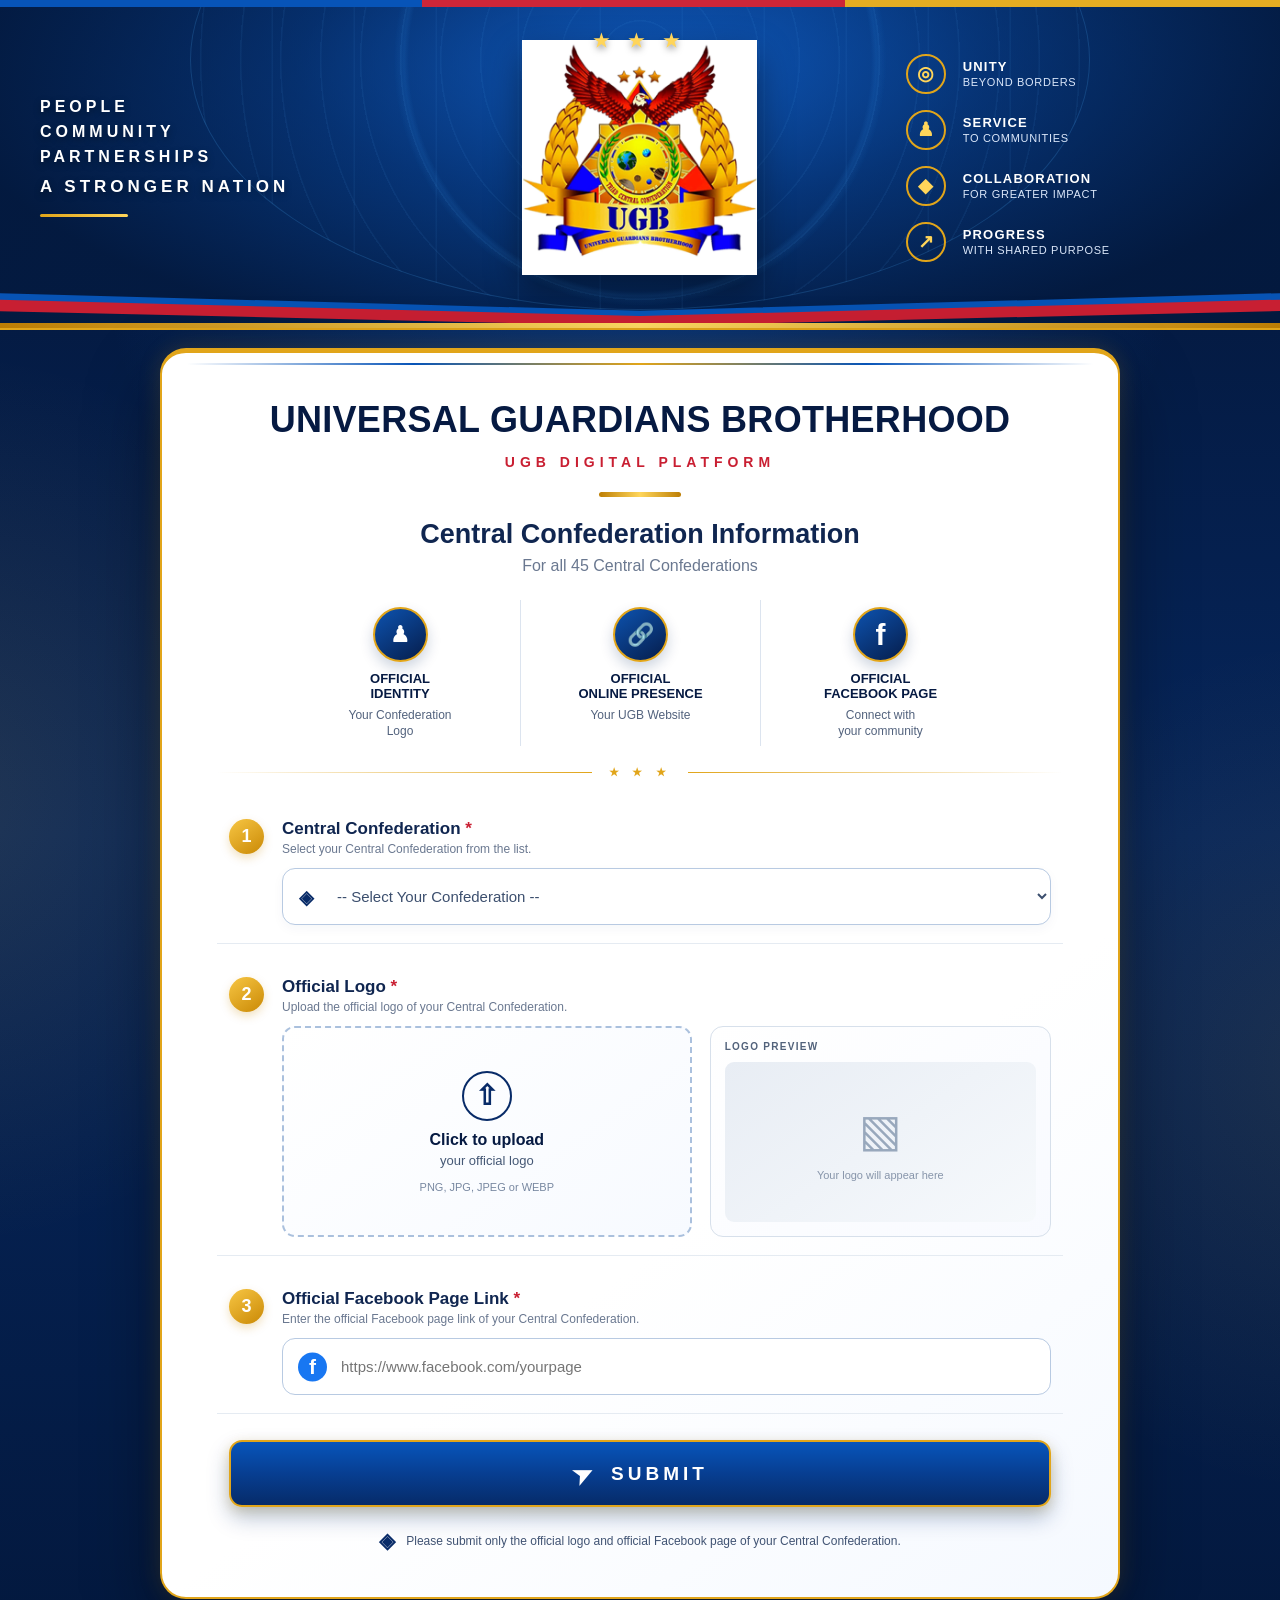
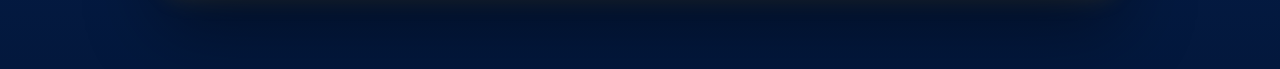
==== commit f925003e: "Update Confederation form and styles" ====
--- a/confederations/submit.html
+++ b/confederations/submit.html
@@ -3,773 +3,721 @@
 
 <head>
     <meta charset="UTF-8">
-
     <meta name="viewport" content="width=device-width, initial-scale=1.0">
 
-    <meta name="description" content="UGB Central Confederation Website Information Submission Form">
-
-    <title>Central Confederation Information Form | UGB Digital Platform</title>
-
-    <!-- MAIN UGB STYLES -->
-    <link rel="stylesheet" href="../css/style.css">
-
-    <!-- CONFEDERATION FORM STYLES -->
-    <link rel="stylesheet" href="../css/confederation-form.css">
+    <meta name="description" content="UGB Central Confederation Official Logo and Facebook Page Submission Form">
+
+    <title>Central Confederation Information | UGB Digital Platform</title>
+
+    <link rel="stylesheet" href="confederation-form.css">
 </head>
 
-
 <body class="confederation-form-page">
 
-    <!-- =====================================================
-         TOP ACCENT
-    ====================================================== -->
-    <div class="top-accent" aria-hidden="true">
-        <span class="accent-blue"></span>
-        <span class="accent-red"></span>
-        <span class="accent-gold"></span>
-    </div>
-
-
-    <!-- =====================================================
-         HEADER
-    ====================================================== -->
-    <header class="confederation-form-header">
-
-        <div class="confederation-form-header-inner">
-
-            <a href="../index.html" class="confederation-form-brand">
-
-                <!-- Change this path if your actual UGB logo uses another filename -->
-                <img src="../assets/logo/ugb-logo.png" alt="UGB Logo" class="confederation-form-logo">
-
-                <div>
-                    <strong>UGB Digital Platform</strong>
-                    <span>Central Confederation Information</span>
-                </div>
-
-            </a>
-
-            <a href="../index.html" class="back-home-link">
-                ← Back to UGB Homepage
-            </a>
+    <!-- =========================================================
+         UGB HERO / IDENTITY BANNER
+    ========================================================== -->
+    <header class="confederation-hero">
+
+        <div class="confederation-hero-globe"></div>
+
+        <div class="confederation-hero-inner">
+
+            <!-- LEFT MESSAGE -->
+            <div class="hero-message">
+                <span>PEOPLE</span>
+                <span>COMMUNITY</span>
+                <span>PARTNERSHIPS</span>
+                <strong>A STRONGER NATION</strong>
+
+                <div class="hero-message-line"></div>
+            </div>
+
+
+            <!-- CENTER LOGO -->
+            <div class="hero-emblem">
+
+                <div class="hero-stars">
+                    ★ ★ ★
+                </div>
+
+                <img src="../assets/logo/ugb-logo.jpg" alt="Universal Guardians Brotherhood">
+
+            </div>
+
+
+            <!-- RIGHT VALUES -->
+            <div class="hero-values">
+
+                <div class="hero-value">
+                    <div class="hero-value-icon">◎</div>
+
+                    <div>
+                        <strong>UNITY</strong>
+                        <span>BEYOND BORDERS</span>
+                    </div>
+                </div>
+
+
+                <div class="hero-value">
+                    <div class="hero-value-icon">♟</div>
+
+                    <div>
+                        <strong>SERVICE</strong>
+                        <span>TO COMMUNITIES</span>
+                    </div>
+                </div>
+
+
+                <div class="hero-value">
+                    <div class="hero-value-icon">◆</div>
+
+                    <div>
+                        <strong>COLLABORATION</strong>
+                        <span>FOR GREATER IMPACT</span>
+                    </div>
+                </div>
+
+
+                <div class="hero-value">
+                    <div class="hero-value-icon">↗</div>
+
+                    <div>
+                        <strong>PROGRESS</strong>
+                        <span>WITH SHARED PURPOSE</span>
+                    </div>
+                </div>
+
+            </div>
 
         </div>
 
+
+        <!-- DECORATIVE RIBBON -->
+        <div class="ugb-ribbon">
+            <span class="ribbon-blue"></span>
+            <span class="ribbon-red"></span>
+            <span class="ribbon-gold"></span>
+        </div>
+
     </header>
 
 
-    <main>
-
-        <!-- =====================================================
-             FORM INTRODUCTION
-        ====================================================== -->
-        <section class="confederation-form-hero">
-
-            <div class="confederation-form-container">
-
-                <span class="form-kicker">
-                    UGB DIGITAL NETWORK
-                </span>
+
+    <!-- =========================================================
+         FORM AREA
+    ========================================================== -->
+    <main class="confederation-form-main">
+
+        <section class="confederation-form-card">
+
+            <!-- =================================================
+                 FORM HEADER
+            ================================================== -->
+            <div class="confederation-form-heading">
 
                 <h1>
-                    Central Confederation Website Information Form
+                    UNIVERSAL GUARDIANS BROTHERHOOD
                 </h1>
 
-                <p class="form-intro">
-                    This form is intended for the 45 Central Confederations
-                    participating in the UGB Digital Platform.
+                <p class="platform-name">
+                    UGB DIGITAL PLATFORM
                 </p>
 
-                <p class="form-intro">
-                    The information submitted here will be used in preparing
-                    your Confederation's dedicated website and official digital
-                    presence within the UGB Digital Platform.
+                <div class="heading-gold-line"></div>
+
+                <h2>
+                    Central Confederation Information
+                </h2>
+
+                <p class="heading-subtitle">
+                    For all 45 Central Confederations
                 </p>
 
-                <div class="form-notice">
-                    <strong>Please submit official and authorized information only.</strong>
-                    Submitted information will undergo review before publication
-                    or inclusion in the UGB Digital Platform.
-                </div>
-
             </div>
 
-        </section>
-
-
-        <!-- =====================================================
-             FORM
-        ====================================================== -->
-        <section class="confederation-form-section">
-
-            <div class="confederation-form-container">
-
-                <!--
-                    FRONTEND VERSION ONLY FOR NOW.
-
-                    Later we will connect this form to the
-                    UGB backend/database and file storage.
-                -->
-
-                <form id="confederationSubmissionForm" class="confederation-submission-form">
-
-
-                    <!-- =========================================
-                         SECTION 1
-                    ========================================== -->
-                    <div class="form-section-card">
-
-                        <div class="form-section-heading">
-                            <span class="form-section-number">01</span>
-
-                            <div>
-                                <h2>Confederation Information</h2>
-                                <p>
-                                    Identify the Central Confederation you officially represent.
-                                </p>
-                            </div>
+
+
+            <!-- =================================================
+                 THREE PURPOSE BLOCKS
+            ================================================== -->
+            <div class="submission-purpose">
+
+                <div class="purpose-item">
+
+                    <div class="purpose-icon">
+                        ♟
+                    </div>
+
+                    <strong>
+                        OFFICIAL<br>
+                        IDENTITY
+                    </strong>
+
+                    <span>
+                        Your Confederation<br>
+                        Logo
+                    </span>
+
+                </div>
+
+
+                <div class="purpose-item">
+
+                    <div class="purpose-icon">
+                        🔗
+                    </div>
+
+                    <strong>
+                        OFFICIAL<br>
+                        ONLINE PRESENCE
+                    </strong>
+
+                    <span>
+                        Your UGB Website
+                    </span>
+
+                </div>
+
+
+                <div class="purpose-item">
+
+                    <div class="purpose-icon purpose-facebook">
+                        f
+                    </div>
+
+                    <strong>
+                        OFFICIAL<br>
+                        FACEBOOK PAGE
+                    </strong>
+
+                    <span>
+                        Connect with<br>
+                        your community
+                    </span>
+
+                </div>
+
+            </div>
+
+
+            <!-- DECORATIVE DIVIDER -->
+            <div class="form-stars-divider">
+
+                <span></span>
+
+                <strong>
+                    ★ ★ ★
+                </strong>
+
+                <span></span>
+
+            </div>
+
+
+
+            <!-- =================================================
+                 ACTUAL FORM
+            ================================================== -->
+            <form id="confederationSubmissionForm" class="confederation-submission-form">
+
+
+                <!-- =============================================
+                     1. CENTRAL CONFEDERATION
+                ============================================== -->
+                <div class="official-field">
+
+                    <div class="field-heading">
+
+                        <div class="field-number">
+                            1
                         </div>
 
-
-                        <!-- CONFEDERATION SELECT -->
-
-                        <div class="form-group">
+                        <div>
 
                             <label for="confederation">
-                                Select Your Central Confederation
+                                Central Confederation
                                 <span class="required">*</span>
                             </label>
 
-                            <select id="confederation" name="confederation" required>
-
-                                <option value="">
-                                    -- Select Central Confederation --
-                                </option>
-
-                                <option value="GTF">
-                                    GUARDIANS TRANSNATIONAL FORCES (GTF)
-                                </option>
-
-                                <option value="GMS">
-                                    GUARDIANS MULTINATIONAL SOCIETY (GMS)
-                                </option>
-
-                                <option value="GOB">
-                                    GUARDIANS ORIGINAL BRANCHES (GOB)
-                                </option>
-
-                                <option value="GDC">
-                                    GUARDIANS DIPLOMATIC CORPS (GDC)
-                                </option>
-
-                                <option value="GGH">
-                                    GUARDIANS GLOBAL HEIGHTS (GGH)
-                                </option>
-
-                                <option value="GWR">
-                                    GUARDIANS WORLDWIDE RANGES (GWR)
-                                </option>
-
-                                <option value="GEL">
-                                    GUARDIANS EMIGRANT LEGION (GEL)
-                                </option>
-
-                                <option value="GAF">
-                                    GUARDIANS ALLIED FORCES (GAF)
-                                </option>
-
-                                <option value="GJC">
-                                    GUARDIANS JOINT COMMAND (GJC)
-                                </option>
-
-                                <option value="GSU">
-                                    GUARDIANS SUPPORT UNIT (GSU)
-                                </option>
-
-                                <option value="GMR">
-                                    GUARDIANS MOTOR RIDERS (GMR)
-                                </option>
-
-                                <option value="GI1stCC">
-                                    GI 1ST CENTRAL COMMAND (GI1stCC)
-                                </option>
-
-                                <option value="GI2ndCC">
-                                    GI 2ND CENTRAL COMMAND (GI2ndCC)
-                                </option>
-
-                                <option value="GI3rdCC">
-                                    GI 3RD CENTRAL COMMAND (GI3rdCC)
-                                </option>
-
-                                <option value="GI4thCC">
-                                    GI 4TH CENTRAL COMMAND (GI4thCC)
-                                </option>
-
-                                <option value="GI5thCC">
-                                    GI 5TH CENTRAL COMMAND (GI5thCC)
-                                </option>
-
-                                <option value="GI6thCC">
-                                    GI 6TH CENTRAL COMMAND (GI6thCC)
-                                </option>
-
-                                <option value="GI7thCC">
-                                    GI 7TH CENTRAL COMMAND (GI7thCC)
-                                </option>
-
-                                <option value="GI8thCC">
-                                    GI 8TH CENTRAL COMMAND (GI8thCC)
-                                </option>
-
-                                <option value="GI9thCC">
-                                    GI 9TH CENTRAL COMMAND (GI9thCC)
-                                </option>
-
-                                <option value="GI10thCC">
-                                    GI 10TH CENTRAL COMMAND (GI10thCC)
-                                </option>
-
-                                <option value="GI11thCC">
-                                    GI 11TH CENTRAL COMMAND (GI11thCC)
-                                </option>
-
-                                <option value="GI12thCC">
-                                    GI 12TH CENTRAL COMMAND (GI12thCC)
-                                </option>
-
-                                <option value="GI13thCC">
-                                    GI 13TH CENTRAL COMMAND (GI13thCC)
-                                </option>
-
-                                <option value="GI14thCC">
-                                    GI 14TH CENTRAL COMMAND (GI14thCC)
-                                </option>
-
-                                <option value="GI15thCC">
-                                    GI 15TH CENTRAL COMMAND (GI15thCC)
-                                </option>
-
-                                <option value="GI16thCC">
-                                    GI 16TH CENTRAL COMMAND (GI16thCC)
-                                </option>
-
-                                <option value="GI17thCC">
-                                    GI 17TH CENTRAL COMMAND (GI17thCC)
-                                </option>
-
-                                <option value="GI18thCC">
-                                    GI 18TH CENTRAL COMMAND (GI18thCC)
-                                </option>
-
-                                <option value="GI19thCC">
-                                    GI 19TH CENTRAL COMMAND (GI19thCC)
-                                </option>
-
-                                <option value="GI20thCC">
-                                    GI 20TH CENTRAL COMMAND (GI20thCC)
-                                </option>
-
-                                <option value="GI21stCC">
-                                    GI 21ST CENTRAL COMMAND (GI21stCC)
-                                </option>
-
-                                <option value="GI22ndCC">
-                                    GI 22ND CENTRAL COMMAND (GI22ndCC)
-                                </option>
-
-                                <option value="GI23rdCC">
-                                    GI 23RD CENTRAL COMMAND (GI23rdCC)
-                                </option>
-
-                                <option value="NCRCL">
-                                    RGIA-NATIONAL CAPITAL REGION CENTRAL LEAGUE (NCRCL)
-                                </option>
-
-                                <option value="NLCL">
-                                    RGIA-NORTHERN LUZON CENTRAL LEAGUE (NLCL)
-                                </option>
-
-                                <option value="CLCL">
-                                    RGIA-CENTRAL LUZON CENTRAL LEAGUE (CLCL)
-                                </option>
-
-                                <option value="SLCL">
-                                    RGIA-SOUTHERN LUZON CENTRAL LEAGUE (SLCL)
-                                </option>
-
-                                <option value="EVCL">
-                                    RGIA-EASTERN VISAYAS CENTRAL LEAGUE (EVCL)
-                                </option>
-
-                                <option value="CWVCL">
-                                    RGIA-CENTRAL WESTERN VISAYAS CENTRAL LEAGUE (CWVCL)
-                                </option>
-
-                                <option value="EMCL">
-                                    RGIA-EASTERN MINDANAO CENTRAL LEAGUE (EMCL)
-                                </option>
-
-                                <option value="WMCL">
-                                    RGIA-WESTERN MINDANAO CENTRAL LEAGUE (WMCL)
-                                </option>
-
-                                <option value="OCL">
-                                    RGIA-OVERSEAS CENTRAL LEAGUE (OCL)
-                                </option>
-
-                                <option value="GBICC">
-                                    GBI CENTRAL COMMAND (GBICC)
-                                </option>
-
-                                <option value="GUN">
-                                    GUARDIANS UNION NATIONALIST (GUN)
-                                </option>
-
-                            </select>
+                            <p>
+                                Select your Central Confederation from the list.
+                            </p>
 
                         </div>
 
-
-                        <!-- LOGO -->
-
-                        <div class="form-group">
+                    </div>
+
+
+                    <div class="select-wrapper">
+
+                        <span class="field-input-icon">
+                            ◈
+                        </span>
+
+                        <select id="confederation" name="confederation" required>
+
+                            <option value="">
+                                -- Select Your Confederation --
+                            </option>
+
+                            <option value="GTF">
+                                GUARDIANS TRANSNATIONAL FORCES (GTF)
+                            </option>
+
+                            <option value="GMS">
+                                GUARDIANS MULTINATIONAL SOCIETY (GMS)
+                            </option>
+
+                            <option value="GOB">
+                                GUARDIANS ORIGINAL BRANCHES (GOB)
+                            </option>
+
+                            <option value="GDC">
+                                GUARDIANS DIPLOMATIC CORPS (GDC)
+                            </option>
+
+                            <option value="GGH">
+                                GUARDIANS GLOBAL HEIGHTS (GGH)
+                            </option>
+
+                            <option value="GWR">
+                                GUARDIANS WORLDWIDE RANGES (GWR)
+                            </option>
+
+                            <option value="GEL">
+                                GUARDIANS EMIGRANT LEGION (GEL)
+                            </option>
+
+                            <option value="GAF">
+                                GUARDIANS ALLIED FORCES (GAF)
+                            </option>
+
+                            <option value="GJC">
+                                GUARDIANS JOINT COMMAND (GJC)
+                            </option>
+
+                            <option value="GSU">
+                                GUARDIANS SUPPORT UNIT (GSU)
+                            </option>
+
+                            <option value="GMR">
+                                GUARDIANS MOTOR RIDERS (GMR)
+                            </option>
+
+                            <option value="GI1stCC">
+                                GI 1ST CENTRAL COMMAND (GI1stCC)
+                            </option>
+
+                            <option value="GI2ndCC">
+                                GI 2ND CENTRAL COMMAND (GI2ndCC)
+                            </option>
+
+                            <option value="GI3rdCC">
+                                GI 3RD CENTRAL COMMAND (GI3rdCC)
+                            </option>
+
+                            <option value="GI4thCC">
+                                GI 4TH CENTRAL COMMAND (GI4thCC)
+                            </option>
+
+                            <option value="GI5thCC">
+                                GI 5TH CENTRAL COMMAND (GI5thCC)
+                            </option>
+
+                            <option value="GI6thCC">
+                                GI 6TH CENTRAL COMMAND (GI6thCC)
+                            </option>
+
+                            <option value="GI7thCC">
+                                GI 7TH CENTRAL COMMAND (GI7thCC)
+                            </option>
+
+                            <option value="GI8thCC">
+                                GI 8TH CENTRAL COMMAND (GI8thCC)
+                            </option>
+
+                            <option value="GI9thCC">
+                                GI 9TH CENTRAL COMMAND (GI9thCC)
+                            </option>
+
+                            <option value="GI10thCC">
+                                GI 10TH CENTRAL COMMAND (GI10thCC)
+                            </option>
+
+                            <option value="GI11thCC">
+                                GI 11TH CENTRAL COMMAND (GI11thCC)
+                            </option>
+
+                            <option value="GI12thCC">
+                                GI 12TH CENTRAL COMMAND (GI12thCC)
+                            </option>
+
+                            <option value="GI13thCC">
+                                GI 13TH CENTRAL COMMAND (GI13thCC)
+                            </option>
+
+                            <option value="GI14thCC">
+                                GI 14TH CENTRAL COMMAND (GI14thCC)
+                            </option>
+
+                            <option value="GI15thCC">
+                                GI 15TH CENTRAL COMMAND (GI15thCC)
+                            </option>
+
+                            <option value="GI16thCC">
+                                GI 16TH CENTRAL COMMAND (GI16thCC)
+                            </option>
+
+                            <option value="GI17thCC">
+                                GI 17TH CENTRAL COMMAND (GI17thCC)
+                            </option>
+
+                            <option value="GI18thCC">
+                                GI 18TH CENTRAL COMMAND (GI18thCC)
+                            </option>
+
+                            <option value="GI19thCC">
+                                GI 19TH CENTRAL COMMAND (GI19thCC)
+                            </option>
+
+                            <option value="GI20thCC">
+                                GI 20TH CENTRAL COMMAND (GI20thCC)
+                            </option>
+
+                            <option value="GI21stCC">
+                                GI 21ST CENTRAL COMMAND (GI21stCC)
+                            </option>
+
+                            <option value="GI22ndCC">
+                                GI 22ND CENTRAL COMMAND (GI22ndCC)
+                            </option>
+
+                            <option value="GI23rdCC">
+                                GI 23RD CENTRAL COMMAND (GI23rdCC)
+                            </option>
+
+                            <option value="NCRCL">
+                                RGIA-NATIONAL CAPITAL REGION CENTRAL LEAGUE (NCRCL)
+                            </option>
+
+                            <option value="NLCL">
+                                RGIA-NORTHERN LUZON CENTRAL LEAGUE (NLCL)
+                            </option>
+
+                            <option value="CLCL">
+                                RGIA-CENTRAL LUZON CENTRAL LEAGUE (CLCL)
+                            </option>
+
+                            <option value="SLCL">
+                                RGIA-SOUTHERN LUZON CENTRAL LEAGUE (SLCL)
+                            </option>
+
+                            <option value="EVCL">
+                                RGIA-EASTERN VISAYAS CENTRAL LEAGUE (EVCL)
+                            </option>
+
+                            <option value="CWVCL">
+                                RGIA-CENTRAL WESTERN VISAYAS CENTRAL LEAGUE (CWVCL)
+                            </option>
+
+                            <option value="EMCL">
+                                RGIA-EASTERN MINDANAO CENTRAL LEAGUE (EMCL)
+                            </option>
+
+                            <option value="WMCL">
+                                RGIA-WESTERN MINDANAO CENTRAL LEAGUE (WMCL)
+                            </option>
+
+                            <option value="OCL">
+                                RGIA-OVERSEAS CENTRAL LEAGUE (OCL)
+                            </option>
+
+                            <option value="GBICC">
+                                GBI CENTRAL COMMAND (GBICC)
+                            </option>
+
+                            <option value="GUN">
+                                GUARDIANS UNION NATIONALIST (GUN)
+                            </option>
+
+                        </select>
+
+                    </div>
+
+                </div>
+
+
+
+                <!-- =============================================
+                     2. OFFICIAL LOGO
+                ============================================== -->
+                <div class="official-field">
+
+                    <div class="field-heading">
+
+                        <div class="field-number">
+                            2
+                        </div>
+
+                        <div>
 
                             <label for="confederationLogo">
-                                Official Confederation Logo
+                                Official Logo
                                 <span class="required">*</span>
                             </label>
 
-                            <p class="field-help">
-                                Upload the official logo of your Confederation.
-                                PNG with transparent background is preferred when available.
+                            <p>
+                                Upload the official logo of your Central Confederation.
                             </p>
+
+                        </div>
+
+                    </div>
+
+
+                    <div class="official-logo-grid">
+
+
+                        <!-- UPLOAD BOX -->
+                        <label class="logo-drop-box" for="confederationLogo">
+
+                            <div class="upload-symbol">
+                                ⇧
+                            </div>
+
+                            <strong>
+                                Click to upload
+                            </strong>
+
+                            <span>
+                                your official logo
+                            </span>
+
+                            <small>
+                                PNG, JPG, JPEG or WEBP
+                            </small>
 
                             <input type="file" id="confederationLogo" name="confederationLogo"
                                 accept=".png,.jpg,.jpeg,.webp" required>
 
+                        </label>
+
+
+                        <!-- PREVIEW -->
+                        <div class="logo-preview-panel">
+
+                            <span class="preview-title">
+                                LOGO PREVIEW
+                            </span>
+
+                            <div class="logo-preview" id="logoPreview">
+
+                                <div class="preview-placeholder">
+
+                                    <span class="preview-image-icon">
+                                        ▧
+                                    </span>
+
+                                    <small>
+                                        Your logo will appear here
+                                    </small>
+
+                                </div>
+
+                            </div>
+
                         </div>
 
-
-                        <!-- FACEBOOK -->
-
-                        <div class="form-group">
+                    </div>
+
+                </div>
+
+
+
+                <!-- =============================================
+                     3. FACEBOOK
+                ============================================== -->
+                <div class="official-field">
+
+                    <div class="field-heading">
+
+                        <div class="field-number">
+                            3
+                        </div>
+
+                        <div>
 
                             <label for="facebookPage">
                                 Official Facebook Page Link
                                 <span class="required">*</span>
                             </label>
 
-                            <input type="url" id="facebookPage" name="facebookPage"
-                                placeholder="https://www.facebook.com/yourpage" required>
+                            <p>
+                                Enter the official Facebook page link
+                                of your Central Confederation.
+                            </p>
 
                         </div>
 
                     </div>
 
 
-                    <!-- =========================================
-                         SECTION 2
-                    ========================================== -->
-                    <div class="form-section-card">
-
-                        <div class="form-section-heading">
-                            <span class="form-section-number">02</span>
-
-                            <div>
-                                <h2>Your Dedicated UGB Website</h2>
-                                <p>
-                                    Tell us what should represent your Confederation online.
-                                </p>
-                            </div>
-                        </div>
-
-
-                        <div class="website-info-box">
-
-                            <strong>
-                                Your Confederation will have its own dedicated website.
-                            </strong>
-
-                            <p>
-                                Your approved logo, official information, activities,
-                                leadership, gallery and digital links may be incorporated
-                                into your dedicated website within the UGB Digital Platform.
-                            </p>
-
-                        </div>
-
-
-                        <!-- ABOUT -->
-
-                        <div class="form-group">
-
-                            <label for="aboutConfederation">
-                                About Your Confederation
-                                <span class="required">*</span>
-                            </label>
-
-                            <p class="field-help">
-                                Provide a short official description, history, mission,
-                                purpose or role of your Confederation.
-                            </p>
-
-                            <textarea id="aboutConfederation" name="aboutConfederation" rows="6"
-                                placeholder="Tell us about your Confederation..." required></textarea>
-
-                        </div>
-
-
-                        <!-- ACTIVITIES -->
-
-                        <div class="form-group">
-
-                            <label for="activities">
-                                Activities, Programs or Advocacy
-                            </label>
-
-                            <textarea id="activities" name="activities" rows="5"
-                                placeholder="Describe your major activities, programs, projects or advocacy initiatives..."></textarea>
-
-                        </div>
-
-                    </div>
-
-
-                    <!-- =========================================
-                         SECTION 3
-                    ========================================== -->
-                    <div class="form-section-card">
-
-                        <div class="form-section-heading">
-                            <span class="form-section-number">03</span>
-
-                            <div>
-                                <h2>Leadership Information</h2>
-                                <p>
-                                    Provide the primary leadership information
-                                    you would like considered for your website.
-                                </p>
-                            </div>
-                        </div>
-
-
-                        <div class="form-two-column">
-
-                            <div class="form-group">
-
-                                <label for="leaderName">
-                                    Leader / Officer Name
-                                </label>
-
-                                <input type="text" id="leaderName" name="leaderName" placeholder="Full name">
-
-                            </div>
-
-
-                            <div class="form-group">
-
-                                <label for="leaderPosition">
-                                    Position / Designation
-                                </label>
-
-                                <input type="text" id="leaderPosition" name="leaderPosition"
-                                    placeholder="Example: National Chairman">
-
-                            </div>
-
-                        </div>
-
-                    </div>
-
-
-                    <!-- =========================================
-                         SECTION 4
-                    ========================================== -->
-                    <div class="form-section-card">
-
-                        <div class="form-section-heading">
-                            <span class="form-section-number">04</span>
-
-                            <div>
-                                <h2>Website Content</h2>
-                                <p>
-                                    Select the information or sections you would
-                                    like considered for your Confederation website.
-                                </p>
-                            </div>
-                        </div>
-
-
-                        <div class="website-options">
-
-                            <label class="website-option">
-                                <input type="checkbox" name="websiteContent" value="about">
-                                <span>About Us</span>
-                            </label>
-
-                            <label class="website-option">
-                                <input type="checkbox" name="websiteContent" value="leadership">
-                                <span>Leadership / Officers</span>
-                            </label>
-
-                            <label class="website-option">
-                                <input type="checkbox" name="websiteContent" value="activities">
-                                <span>Activities</span>
-                            </label>
-
-                            <label class="website-option">
-                                <input type="checkbox" name="websiteContent" value="announcements">
-                                <span>Announcements</span>
-                            </label>
-
-                            <label class="website-option">
-                                <input type="checkbox" name="websiteContent" value="programs">
-                                <span>Programs</span>
-                            </label>
-
-                            <label class="website-option">
-                                <input type="checkbox" name="websiteContent" value="gallery">
-                                <span>Gallery</span>
-                            </label>
-
-                            <label class="website-option">
-                                <input type="checkbox" name="websiteContent" value="membership">
-                                <span>Membership Information</span>
-                            </label>
-
-                            <label class="website-option">
-                                <input type="checkbox" name="websiteContent" value="contact">
-                                <span>Contact Information</span>
-                            </label>
-
-                            <label class="website-option">
-                                <input type="checkbox" name="websiteContent" value="facebook">
-                                <span>Official Facebook Page</span>
-                            </label>
-
-                        </div>
-
-                    </div>
-
-
-                    <!-- =========================================
-                         SECTION 5
-                    ========================================== -->
-                    <div class="form-section-card">
-
-                        <div class="form-section-heading">
-                            <span class="form-section-number">05</span>
-
-                            <div>
-                                <h2>Photos & Website Materials</h2>
-                                <p>
-                                    Submit approved materials that may be considered
-                                    for your dedicated website.
-                                </p>
-                            </div>
-                        </div>
-
-
-                        <div class="form-group">
-
-                            <label for="websitePhotos">
-                                Approved Photos / Gallery Materials
-                            </label>
-
-                            <p class="field-help">
-                                Please upload only images authorized for official UGB
-                                and Confederation website use.
-                            </p>
-
-                            <input type="file" id="websitePhotos" name="websitePhotos" accept=".png,.jpg,.jpeg,.webp"
-                                multiple>
-
-                        </div>
-
-
-                        <div class="form-group">
-
-                            <label for="additionalInformation">
-                                Additional Information
-                            </label>
-
-                            <textarea id="additionalInformation" name="additionalInformation" rows="5"
-                                placeholder="Tell us about any other information or website content you would like us to consider..."></textarea>
-
-                        </div>
-
-                    </div>
-
-
-                    <!-- =========================================
-                         SECTION 6
-                    ========================================== -->
-                    <div class="form-section-card">
-
-                        <div class="form-section-heading">
-                            <span class="form-section-number">06</span>
-
-                            <div>
-                                <h2>Authorized Representative</h2>
-                                <p>
-                                    This information will be used for submission
-                                    verification and website coordination.
-                                </p>
-                            </div>
-                        </div>
-
-
-                        <div class="form-two-column">
-
-                            <div class="form-group">
-
-                                <label for="representativeName">
-                                    Representative Name
-                                    <span class="required">*</span>
-                                </label>
-
-                                <input type="text" id="representativeName" name="representativeName" required>
-
-                            </div>
-
-
-                            <div class="form-group">
-
-                                <label for="representativePosition">
-                                    Position / Designation
-                                    <span class="required">*</span>
-                                </label>
-
-                                <input type="text" id="representativePosition" name="representativePosition" required>
-
-                            </div>
-
-                        </div>
-
-
-                        <div class="form-two-column">
-
-                            <div class="form-group">
-
-                                <label for="representativeEmail">
-                                    Email Address
-                                </label>
-
-                                <input type="email" id="representativeEmail" name="representativeEmail"
-                                    placeholder="name@example.com">
-
-                            </div>
-
-
-                            <div class="form-group">
-
-                                <label for="representativeContact">
-                                    Contact Number
-                                </label>
-
-                                <input type="tel" id="representativeContact" name="representativeContact"
-                                    placeholder="+63...">
-
-                            </div>
-
-                        </div>
-
-
-                        <p class="privacy-note">
-                            Representative contact information is intended for
-                            administration and website coordination. It should not
-                            automatically be displayed publicly without approval.
-                        </p>
-
-                    </div>
-
-
-                    <!-- =========================================
-                         AUTHORIZATION
-                    ========================================== -->
-                    <div class="authorization-box">
-
-                        <label class="authorization-check">
-
-                            <input type="checkbox" id="authorizedSubmission" name="authorizedSubmission" required>
-
-                            <span>
-                                I confirm that I am authorized to submit this
-                                information on behalf of the selected Central
-                                Confederation and that the submitted logo, links,
-                                images and information are approved for consideration
-                                and use within the UGB Digital Platform.
-                            </span>
-
-                        </label>
-
-                    </div>
-
-
-                    <!-- =========================================
-                         SUBMIT
-                    ========================================== -->
-                    <div class="form-submit-area">
-
-                        <button type="submit" class="confederation-submit-button">
-                            Submit Confederation Information
-                        </button>
-
-                        <p>
-                            Submitted information will undergo UGB review and
-                            verification before publication.
-                        </p>
-
-                    </div>
-
-
-                </form>
-
-            </div>
+                    <div class="facebook-input-wrapper">
+
+                        <span class="facebook-input-icon">
+                            f
+                        </span>
+
+                        <input type="url" id="facebookPage" name="facebookPage"
+                            placeholder="https://www.facebook.com/yourpage" required>
+
+                    </div>
+
+                </div>
+
+
+
+                <!-- =============================================
+                     SUBMIT
+                ============================================== -->
+                <button type="submit" class="official-submit-button">
+
+                    <span class="submit-plane">
+                        ➤
+                    </span>
+
+                    <span>
+                        SUBMIT
+                    </span>
+
+                </button>
+
+
+                <p class="submission-note">
+
+                    <span class="note-shield">
+                        ◈
+                    </span>
+
+                    Please submit only the official logo and official
+                    Facebook page of your Central Confederation.
+
+                </p>
+
+            </form>
 
         </section>
 
     </main>
 
 
-    <!-- =====================================================
-         FOOTER
-    ====================================================== -->
-    <footer class="confederation-form-footer">
-
-        <div class="confederation-form-container">
-
-            <strong>
-                UGB Digital Platform
-            </strong>
-
-            <p>
-                45 Central Confederations • 45 Dedicated Digital Spaces •
-                One Connected UGB Network
-            </p>
-
-        </div>
-
-    </footer>
-
-
-    <!-- =====================================================
-         FRONTEND DEMO ONLY
-         Prevents accidental "submission" until backend exists.
-    ====================================================== -->
+
+    <!-- =========================================================
+         JAVASCRIPT
+    ========================================================== -->
     <script>
-        const form = document.getElementById("confederationSubmissionForm");
-
+
+        const form =
+            document.getElementById("confederationSubmissionForm");
+
+        const logoInput =
+            document.getElementById("confederationLogo");
+
+        const logoPreview =
+            document.getElementById("logoPreview");
+
+
+        /* =====================================================
+           LOGO PREVIEW
+        ====================================================== */
+        logoInput.addEventListener("change", function () {
+
+            const file = this.files[0];
+
+            if (!file) {
+
+                logoPreview.innerHTML = `
+                    <div class="preview-placeholder">
+
+                        <span class="preview-image-icon">
+                            ▧
+                        </span>
+
+                        <small>
+                            Your logo will appear here
+                        </small>
+
+                    </div>
+                `;
+
+                return;
+            }
+
+
+            const imageURL =
+                URL.createObjectURL(file);
+
+
+            logoPreview.innerHTML = "";
+
+
+            const image =
+                document.createElement("img");
+
+
+            image.src = imageURL;
+
+            image.alt =
+                "Central Confederation Official Logo Preview";
+
+
+            image.onload = function () {
+
+                URL.revokeObjectURL(imageURL);
+
+            };
+
+
+            logoPreview.appendChild(image);
+
+        });
+
+
+
+        /* =====================================================
+           FRONTEND PREVIEW ONLY
+        ====================================================== */
         form.addEventListener("submit", function (event) {
+
             event.preventDefault();
 
+
+            const confederation =
+                document.getElementById("confederation").value;
+
+
+            if (!confederation) {
+
+                return;
+
+            }
+
+
             alert(
-                "UGB Confederation Information Form\n\n" +
-                "Frontend preview only. Online submission will be activated " +
-                "when the secure UGB submission system is connected."
+                "Submission preview successful.\n\n" +
+
+                "Selected Confederation: " +
+                confederation +
+
+                "\n\n" +
+
+                "The live automated submission will be activated " +
+                "when the UGB backend is connected."
             );
+
         });
+
     </script>
 
 </body>
--- a/confederations/confederation-form.css
+++ b/confederations/confederation-form.css
@@ -0,0 +1,1444 @@
+/* =========================================================
+   UGB CENTRAL CONFEDERATION INFORMATION
+   MATCHED TO THE NEW submit.html
+========================================================= */
+
+* {
+    box-sizing: border-box;
+}
+
+:root {
+    --ugb-navy: #061a42;
+    --ugb-deep-blue: #082b68;
+    --ugb-blue: #0754b8;
+    --ugb-bright-blue: #0870d8;
+    --ugb-red: #c91f32;
+    --ugb-gold: #e1a51a;
+    --ugb-light-gold: #ffd55a;
+    --ugb-white: #ffffff;
+    --ugb-text: #102650;
+    --ugb-muted: #6a7890;
+    --ugb-line: #dce5f0;
+}
+
+
+/* =========================================================
+   RESET
+========================================================= */
+
+html,
+body {
+    margin: 0;
+    padding: 0;
+    width: 100%;
+}
+
+body.confederation-form-page {
+    min-height: 100vh;
+    overflow-x: hidden;
+
+    font-family: Arial, Helvetica, sans-serif;
+    color: var(--ugb-text);
+
+    background:
+        radial-gradient(circle at 50% 12%,
+            rgba(25, 103, 210, 0.42),
+            transparent 34%),
+        linear-gradient(180deg,
+            #031434 0%,
+            #06265c 50%,
+            #03183d 100%);
+}
+
+
+/* =========================================================
+   TOP BLUE / RED / GOLD STRIPE
+========================================================= */
+
+body.confederation-form-page::before {
+    content: "";
+
+    position: fixed;
+    top: 0;
+    left: 0;
+    z-index: 9999;
+
+    width: 100%;
+    height: 7px;
+
+    background:
+        linear-gradient(90deg,
+            #0754b8 0 33%,
+            #ce2638 33% 66%,
+            #e5ad22 66% 100%);
+}
+
+
+/* =========================================================
+   UGB HERO
+========================================================= */
+
+.confederation-hero {
+    position: relative;
+
+    width: 100%;
+    min-height: 330px;
+
+    overflow: hidden;
+
+    background:
+        radial-gradient(ellipse at 50% 20%,
+            rgba(19, 105, 218, 0.65) 0%,
+            rgba(7, 56, 126, 0.50) 38%,
+            rgba(3, 25, 62, 0.92) 78%),
+        linear-gradient(135deg,
+            #03183e,
+            #073a83,
+            #03183e);
+
+    border-bottom: 2px solid var(--ugb-gold);
+}
+
+
+/* =========================================================
+   DIGITAL WORLD / NETWORK EFFECT
+========================================================= */
+
+.confederation-hero-globe {
+    position: absolute;
+
+    top: -190px;
+    left: 50%;
+
+    width: 900px;
+    height: 500px;
+
+    transform: translateX(-50%);
+
+    border: 1px solid rgba(80, 180, 255, 0.20);
+    border-radius: 50%;
+
+    background:
+        repeating-radial-gradient(circle at center,
+            transparent 0 38px,
+            rgba(83, 176, 255, 0.08) 39px 40px),
+        repeating-linear-gradient(90deg,
+            transparent 0 80px,
+            rgba(83, 176, 255, 0.07) 81px 82px);
+
+    opacity: 0.95;
+}
+
+
+.confederation-hero-globe::before {
+    content: "";
+
+    position: absolute;
+    inset: 0;
+
+    border-radius: 50%;
+
+    background:
+        radial-gradient(circle,
+            transparent 45%,
+            rgba(53, 159, 255, 0.12) 46%,
+            transparent 48%);
+}
+
+
+/* =========================================================
+   HERO CONTENT
+========================================================= */
+
+.confederation-hero-inner {
+    position: relative;
+    z-index: 3;
+
+    width: min(1380px, calc(100% - 80px));
+    min-height: 310px;
+
+    margin: 0 auto;
+
+    display: grid;
+    grid-template-columns: 1fr 1.35fr 1fr;
+
+    gap: 40px;
+
+    align-items: center;
+
+    padding: 35px 0 40px;
+}
+
+
+/* =========================================================
+   HERO LEFT
+========================================================= */
+
+.hero-message {
+    display: flex;
+    flex-direction: column;
+
+    gap: 7px;
+
+    color: #ffffff;
+
+    font-size: 16px;
+    font-weight: 800;
+
+    letter-spacing: 4px;
+    line-height: 1.15;
+
+    text-shadow:
+        0 3px 7px rgba(0, 0, 0, 0.35);
+}
+
+
+.hero-message strong {
+    margin-top: 3px;
+
+    color: #ffffff;
+
+    font-size: 17px;
+    font-weight: 900;
+
+    letter-spacing: 4px;
+}
+
+
+.hero-message-line {
+    width: 88px;
+    height: 3px;
+
+    margin-top: 11px;
+
+    border-radius: 999px;
+
+    background:
+        linear-gradient(90deg,
+            var(--ugb-gold),
+            var(--ugb-light-gold));
+}
+
+
+/* =========================================================
+   HERO EMBLEM
+========================================================= */
+
+.hero-emblem {
+    position: relative;
+
+    display: flex;
+    align-items: center;
+    justify-content: center;
+
+    min-height: 245px;
+}
+
+
+.hero-stars {
+    position: absolute;
+
+    top: -5px;
+    left: 50%;
+
+    transform: translateX(-50%);
+
+    z-index: 5;
+
+    color: var(--ugb-light-gold);
+
+    font-size: 18px;
+    font-weight: 900;
+
+    letter-spacing: 7px;
+
+    text-shadow:
+        0 3px 7px rgba(0, 0, 0, 0.40);
+}
+
+
+/* IMPORTANT:
+   prevents the UGB logo from becoming Godzilla again */
+
+.confederation-hero .hero-emblem img {
+    display: block !important;
+
+    width: 270px !important;
+    max-width: 270px !important;
+
+    height: 235px !important;
+    max-height: 235px !important;
+
+    margin: 0 auto !important;
+
+    object-fit: contain !important;
+    object-position: center !important;
+
+    position: static !important;
+
+    transform: none !important;
+
+    filter:
+        drop-shadow(0 15px 18px rgba(0, 0, 0, 0.42));
+}
+
+
+/* =========================================================
+   HERO RIGHT
+========================================================= */
+
+.hero-values {
+    display: grid;
+
+    gap: 16px;
+}
+
+
+.hero-value {
+    display: grid;
+
+    grid-template-columns: 44px 1fr;
+
+    gap: 13px;
+
+    align-items: center;
+}
+
+
+.hero-value-icon {
+    width: 40px;
+    height: 40px;
+
+    display: flex;
+    align-items: center;
+    justify-content: center;
+
+    border: 2px solid var(--ugb-gold);
+
+    border-radius: 50%;
+
+    color: var(--ugb-light-gold);
+
+    font-size: 19px;
+    font-weight: 900;
+}
+
+
+.hero-value strong {
+    display: block;
+
+    color: #ffffff;
+
+    font-size: 13px;
+    font-weight: 900;
+
+    letter-spacing: 1.2px;
+}
+
+
+.hero-value span {
+    display: block;
+
+    margin-top: 2px;
+
+    color: #dbe7fa;
+
+    font-size: 11px;
+
+    letter-spacing: 0.7px;
+}
+
+
+/* =========================================================
+   RED / BLUE / GOLD RIBBON
+========================================================= */
+
+.ugb-ribbon {
+    position: absolute;
+
+    z-index: 4;
+
+    left: -2%;
+    bottom: -1px;
+
+    width: 104%;
+    height: 38px;
+
+    overflow: hidden;
+}
+
+
+.ugb-ribbon span {
+    position: absolute;
+
+    display: block;
+
+    width: 100%;
+}
+
+
+.ribbon-blue {
+    top: 0;
+
+    height: 29px;
+
+    background: #0753b4;
+
+    clip-path:
+        polygon(0 5%,
+            50% 68%,
+            100% 5%,
+            100% 43%,
+            50% 100%,
+            0 45%);
+}
+
+
+.ribbon-red {
+    top: 8px;
+
+    height: 27px;
+
+    background: #c81f32;
+
+    clip-path:
+        polygon(0 0,
+            50% 63%,
+            100% 0,
+            100% 42%,
+            50% 100%,
+            0 43%);
+}
+
+
+.ribbon-gold {
+    bottom: 0;
+
+    height: 6px;
+
+    background:
+        linear-gradient(90deg,
+            #b97900,
+            #ffdc64,
+            #b97900);
+}
+
+
+/* =========================================================
+   FORM BACKGROUND
+========================================================= */
+
+.confederation-form-main {
+    position: relative;
+
+    width: 100%;
+
+    padding: 25px 20px 70px;
+
+    background:
+        radial-gradient(circle at -5% 35%,
+            rgba(231, 174, 34, 0.12),
+            transparent 28%),
+        radial-gradient(circle at 105% 55%,
+            rgba(231, 174, 34, 0.10),
+            transparent 28%);
+}
+
+
+/* =========================================================
+   WHITE FORM CARD
+========================================================= */
+
+.confederation-form-card {
+    position: relative;
+    z-index: 5;
+
+    width: min(960px, 100%);
+
+    margin: -7px auto 0;
+
+    padding: 46px 55px 40px;
+
+    overflow: hidden;
+
+    background:
+        linear-gradient(145deg,
+            #ffffff 0%,
+            #ffffff 65%,
+            #f5f9ff 100%);
+
+    border: 2px solid var(--ugb-gold);
+    border-top-width: 5px;
+
+    border-radius: 26px;
+
+    box-shadow:
+        0 30px 75px rgba(0, 0, 0, 0.40),
+        0 0 22px rgba(225, 165, 26, 0.18);
+}
+
+
+.confederation-form-card::before {
+    content: "";
+
+    position: absolute;
+
+    top: 10px;
+    left: 25px;
+    right: 25px;
+
+    height: 2px;
+
+    background:
+        linear-gradient(90deg,
+            transparent,
+            var(--ugb-blue),
+            var(--ugb-gold),
+            var(--ugb-blue),
+            transparent);
+}
+
+
+/* =========================================================
+   FORM TITLE
+========================================================= */
+
+.confederation-form-heading {
+    text-align: center;
+}
+
+
+.confederation-form-heading h1 {
+    margin: 0;
+
+    color: var(--ugb-navy);
+
+    font-size: clamp(26px, 4vw, 36px);
+    line-height: 1.15;
+
+    font-weight: 900;
+
+    letter-spacing: 0.3px;
+}
+
+
+.platform-name {
+    margin: 14px 0 0;
+
+    color: var(--ugb-red);
+
+    font-size: 14px;
+    font-weight: 900;
+
+    letter-spacing: 5px;
+}
+
+
+.heading-gold-line {
+    width: 82px;
+    height: 5px;
+
+    margin: 22px auto;
+
+    border-radius: 999px;
+
+    background:
+        linear-gradient(90deg,
+            #bd7e04,
+            #ffd65b,
+            #bd7e04);
+}
+
+
+.confederation-form-heading h2 {
+    margin: 0;
+
+    color: var(--ugb-text);
+
+    font-size: 27px;
+    font-weight: 900;
+}
+
+
+.heading-subtitle {
+    margin: 7px 0 0;
+
+    color: var(--ugb-muted);
+
+    font-size: 16px;
+}
+
+
+/* =========================================================
+   THREE PURPOSE BLOCKS
+========================================================= */
+
+.submission-purpose {
+    width: min(720px, 100%);
+
+    margin: 25px auto 20px;
+
+    display: grid;
+    grid-template-columns: repeat(3, 1fr);
+}
+
+
+.purpose-item {
+    min-height: 140px;
+
+    padding: 7px 22px;
+
+    display: flex;
+    flex-direction: column;
+
+    align-items: center;
+    justify-content: flex-start;
+
+    text-align: center;
+}
+
+
+.purpose-item+.purpose-item {
+    border-left: 1px solid #dce4ef;
+}
+
+
+.purpose-icon {
+    width: 55px;
+    height: 55px;
+
+    margin-bottom: 10px;
+
+    display: flex;
+    align-items: center;
+    justify-content: center;
+
+    border: 2px solid var(--ugb-gold);
+
+    border-radius: 50%;
+
+    background:
+        linear-gradient(145deg,
+            #0d53b0,
+            #061d4b);
+
+    color: #ffffff;
+
+    font-size: 22px;
+    font-weight: 900;
+
+    box-shadow:
+        0 6px 14px rgba(6, 42, 96, 0.20);
+}
+
+
+.purpose-facebook {
+    font-size: 30px;
+}
+
+
+.purpose-item strong {
+    color: var(--ugb-navy);
+
+    font-size: 13px;
+    line-height: 1.1;
+
+    font-weight: 900;
+}
+
+
+.purpose-item>span {
+    margin-top: 6px;
+
+    color: #52627d;
+
+    font-size: 12px;
+    line-height: 1.35;
+}
+
+
+/* =========================================================
+   GOLD STAR DIVIDER
+========================================================= */
+
+.form-stars-divider {
+    display: grid;
+
+    grid-template-columns: 1fr auto 1fr;
+
+    align-items: center;
+
+    gap: 17px;
+
+    margin: 8px 0 25px;
+}
+
+
+.form-stars-divider>span {
+    height: 1px;
+
+    background:
+        linear-gradient(90deg,
+            transparent,
+            var(--ugb-gold));
+}
+
+
+.form-stars-divider>span:last-child {
+    background:
+        linear-gradient(90deg,
+            var(--ugb-gold),
+            transparent);
+}
+
+
+.form-stars-divider strong {
+    color: var(--ugb-gold);
+
+    font-size: 11px;
+
+    letter-spacing: 5px;
+}
+
+
+/* =========================================================
+   FORM
+========================================================= */
+
+.confederation-submission-form {
+    display: flex;
+    flex-direction: column;
+
+    gap: 18px;
+}
+
+
+.official-field {
+    padding: 15px 12px 18px;
+
+    border-bottom: 1px solid #e5ebf2;
+}
+
+
+/* =========================================================
+   NUMBERED FIELD HEADINGS
+========================================================= */
+
+.field-heading {
+    display: grid;
+
+    grid-template-columns: 42px 1fr;
+
+    gap: 11px;
+
+    align-items: start;
+
+    margin-bottom: 12px;
+}
+
+
+.field-number {
+    width: 35px;
+    height: 35px;
+
+    display: flex;
+    align-items: center;
+    justify-content: center;
+
+    border-radius: 50%;
+
+    background:
+        linear-gradient(145deg,
+            #f7c644,
+            #ca8905);
+
+    color: #ffffff;
+
+    font-size: 18px;
+    font-weight: 900;
+
+    box-shadow:
+        0 4px 10px rgba(198, 137, 5, 0.25);
+}
+
+
+.field-heading label {
+    display: block;
+
+    color: var(--ugb-text);
+
+    font-size: 17px;
+    font-weight: 900;
+}
+
+
+.required {
+    color: var(--ugb-red);
+}
+
+
+.field-heading p {
+    margin: 3px 0 0;
+
+    color: var(--ugb-muted);
+
+    font-size: 12px;
+}
+
+
+/* =========================================================
+   SELECT
+========================================================= */
+
+.select-wrapper {
+    position: relative;
+
+    margin-left: 53px;
+}
+
+
+.field-input-icon {
+    position: absolute;
+
+    z-index: 2;
+
+    left: 17px;
+    top: 50%;
+
+    transform: translateY(-50%);
+
+    color: var(--ugb-deep-blue);
+
+    font-size: 19px;
+    font-weight: 900;
+
+    pointer-events: none;
+}
+
+
+.select-wrapper select {
+    width: 100%;
+    min-height: 57px;
+
+    padding: 0 45px 0 50px;
+
+    border: 1px solid #b8cae2;
+
+    border-radius: 13px;
+
+    outline: none;
+
+    background: #ffffff;
+
+    color: #3c4f6e;
+
+    font-family: inherit;
+    font-size: 15px;
+
+    box-shadow:
+        0 4px 12px rgba(18, 53, 101, 0.04);
+
+    transition:
+        border-color 0.2s ease,
+        box-shadow 0.2s ease;
+}
+
+
+.select-wrapper select:focus {
+    border-color: var(--ugb-blue);
+
+    box-shadow:
+        0 0 0 4px rgba(7, 84, 184, 0.10);
+}
+
+
+/* =========================================================
+   LOGO UPLOAD GRID
+========================================================= */
+
+.official-logo-grid {
+    margin-left: 53px;
+
+    display: grid;
+
+    grid-template-columns: 1.2fr 1fr;
+
+    gap: 18px;
+}
+
+
+/* =========================================================
+   UPLOAD BOX
+========================================================= */
+
+.logo-drop-box {
+    position: relative;
+
+    min-height: 200px;
+
+    padding: 20px;
+
+    display: flex;
+    flex-direction: column;
+
+    align-items: center;
+    justify-content: center;
+
+    border: 2px dashed #aac0dd;
+
+    border-radius: 13px;
+
+    background:
+        linear-gradient(145deg,
+            #ffffff,
+            #f7faff);
+
+    text-align: center;
+
+    cursor: pointer;
+
+    transition:
+        border-color 0.2s ease,
+        background 0.2s ease,
+        transform 0.2s ease;
+}
+
+
+.logo-drop-box:hover {
+    border-color: var(--ugb-blue);
+
+    background: #f1f7ff;
+
+    transform: translateY(-1px);
+}
+
+
+.upload-symbol {
+    width: 50px;
+    height: 50px;
+
+    margin-bottom: 10px;
+
+    display: flex;
+    align-items: center;
+    justify-content: center;
+
+    border: 2px solid var(--ugb-deep-blue);
+
+    border-radius: 50%;
+
+    color: var(--ugb-deep-blue);
+
+    font-size: 28px;
+    font-weight: 900;
+}
+
+
+.logo-drop-box strong {
+    color: var(--ugb-navy);
+
+    font-size: 16px;
+}
+
+
+.logo-drop-box>span {
+    margin-top: 4px;
+
+    color: #455875;
+
+    font-size: 13px;
+}
+
+
+.logo-drop-box small {
+    margin-top: 13px;
+
+    color: #7888a1;
+
+    font-size: 11px;
+}
+
+
+.logo-drop-box input[type="file"] {
+    position: absolute;
+
+    width: 1px;
+    height: 1px;
+
+    opacity: 0;
+
+    overflow: hidden;
+
+    pointer-events: none;
+}
+
+
+/* =========================================================
+   LOGO PREVIEW
+========================================================= */
+
+.logo-preview-panel {
+    padding: 14px;
+
+    border: 1px solid #d7e0eb;
+
+    border-radius: 13px;
+
+    background:
+        linear-gradient(145deg,
+            #ffffff,
+            #f8faff);
+}
+
+
+.preview-title {
+    display: block;
+
+    margin-bottom: 10px;
+
+    color: #52627b;
+
+    font-size: 10px;
+    font-weight: 900;
+
+    letter-spacing: 1.3px;
+}
+
+
+.logo-preview {
+    width: 100%;
+    height: 160px;
+
+    overflow: hidden;
+
+    display: flex;
+    align-items: center;
+    justify-content: center;
+
+    border-radius: 9px;
+
+    background:
+        linear-gradient(145deg,
+            #e8edf4,
+            #f6f9fc);
+}
+
+
+.preview-placeholder {
+    display: flex;
+    flex-direction: column;
+
+    align-items: center;
+
+    gap: 12px;
+
+    color: #8795aa;
+
+    text-align: center;
+}
+
+
+.preview-image-icon {
+    color: #98a8bc;
+
+    font-size: 45px;
+}
+
+
+.preview-placeholder small {
+    font-size: 11px;
+}
+
+
+.logo-preview img {
+    display: block !important;
+
+    width: 100% !important;
+    max-width: 100% !important;
+
+    height: 100% !important;
+    max-height: 100% !important;
+
+    padding: 10px;
+
+    object-fit: contain !important;
+    object-position: center !important;
+
+    position: static !important;
+
+    transform: none !important;
+
+    background: #ffffff;
+}
+
+
+/* =========================================================
+   FACEBOOK INPUT
+========================================================= */
+
+.facebook-input-wrapper {
+    position: relative;
+
+    margin-left: 53px;
+}
+
+
+.facebook-input-icon {
+    position: absolute;
+
+    z-index: 2;
+
+    left: 16px;
+    top: 50%;
+
+    transform: translateY(-50%);
+
+    width: 29px;
+    height: 29px;
+
+    display: flex;
+    align-items: center;
+    justify-content: center;
+
+    border-radius: 50%;
+
+    background: #1877f2;
+
+    color: #ffffff;
+
+    font-family: Arial, Helvetica, sans-serif;
+    font-size: 21px;
+    font-weight: 900;
+}
+
+
+.facebook-input-wrapper input {
+    width: 100%;
+    min-height: 57px;
+
+    padding: 0 18px 0 58px;
+
+    border: 1px solid #b8cae2;
+
+    border-radius: 13px;
+
+    outline: none;
+
+    background: #ffffff;
+
+    color: #304563;
+
+    font-family: inherit;
+    font-size: 15px;
+
+    transition:
+        border-color 0.2s ease,
+        box-shadow 0.2s ease;
+}
+
+
+.facebook-input-wrapper input:focus {
+    border-color: #1877f2;
+
+    box-shadow:
+        0 0 0 4px rgba(24, 119, 242, 0.10);
+}
+
+
+/* =========================================================
+   SUBMIT
+========================================================= */
+
+.official-submit-button {
+    width: calc(100% - 24px);
+    min-height: 67px;
+
+    margin: 8px auto 0;
+
+    display: flex;
+    align-items: center;
+    justify-content: center;
+
+    gap: 15px;
+
+    border: 2px solid var(--ugb-gold);
+
+    border-radius: 13px;
+
+    background:
+        linear-gradient(180deg,
+            #0755bb 0%,
+            #073f93 48%,
+            #062b69 100%);
+
+    color: #ffffff;
+
+    font-family: inherit;
+    font-size: 19px;
+    font-weight: 900;
+
+    letter-spacing: 4px;
+
+    cursor: pointer;
+
+    box-shadow:
+        0 11px 22px rgba(5, 48, 114, 0.28),
+        0 4px 12px rgba(225, 165, 26, 0.27);
+
+    transition:
+        transform 0.2s ease,
+        box-shadow 0.2s ease;
+}
+
+
+.official-submit-button:hover {
+    transform: translateY(-2px);
+
+    box-shadow:
+        0 16px 30px rgba(5, 48, 114, 0.34),
+        0 5px 15px rgba(225, 165, 26, 0.30);
+}
+
+
+.submit-plane {
+    display: inline-block;
+
+    color: #ffffff;
+
+    font-size: 24px;
+
+    transform: rotate(-25deg);
+}
+
+
+/* =========================================================
+   BOTTOM NOTE
+========================================================= */
+
+.submission-note {
+    max-width: 640px;
+
+    margin: 0 auto;
+
+    display: flex;
+    align-items: center;
+    justify-content: center;
+
+    gap: 11px;
+
+    color: #405373;
+
+    text-align: center;
+
+    font-size: 12px;
+    line-height: 1.5;
+}
+
+
+.note-shield {
+    flex: 0 0 auto;
+
+    color: var(--ugb-deep-blue);
+
+    font-size: 21px;
+    font-weight: 900;
+}
+
+
+/* =========================================================
+   TABLET
+========================================================= */
+
+@media (max-width: 850px) {
+
+    .confederation-hero-inner {
+        width: calc(100% - 30px);
+
+        grid-template-columns: 1fr;
+
+        gap: 22px;
+
+        padding: 35px 0 60px;
+
+        text-align: center;
+    }
+
+
+    .hero-emblem {
+        order: 1;
+    }
+
+
+    .hero-message {
+        order: 2;
+
+        align-items: center;
+
+        font-size: 13px;
+
+        letter-spacing: 2px;
+    }
+
+
+    .hero-message strong {
+        font-size: 13px;
+
+        letter-spacing: 2px;
+    }
+
+
+    .hero-values {
+        order: 3;
+
+        width: min(480px, 100%);
+
+        margin: 0 auto;
+
+        grid-template-columns: repeat(2, 1fr);
+
+        text-align: left;
+    }
+
+
+    .confederation-hero .hero-emblem img {
+        width: 210px !important;
+        max-width: 210px !important;
+
+        height: 180px !important;
+        max-height: 180px !important;
+    }
+
+
+    .confederation-form-main {
+        padding:
+            20px 12px 45px;
+    }
+
+
+    .confederation-form-card {
+        padding:
+            36px 22px 34px;
+
+        border-radius: 19px;
+    }
+
+
+    .submission-purpose {
+        grid-template-columns: 1fr;
+
+        gap: 10px;
+    }
+
+
+    .purpose-item {
+        min-height: auto;
+
+        padding: 15px;
+    }
+
+
+    .purpose-item+.purpose-item {
+        border-left: 0;
+
+        border-top: 1px solid #e1e7ef;
+    }
+
+
+    .official-logo-grid {
+        grid-template-columns: 1fr;
+    }
+
+}
+
+
+/* =========================================================
+   MOBILE
+========================================================= */
+
+@media (max-width: 600px) {
+
+    .confederation-hero-inner {
+        width: calc(100% - 24px);
+    }
+
+
+    .hero-values {
+        grid-template-columns: 1fr;
+
+        max-width: 290px;
+    }
+
+
+    .confederation-form-heading h1 {
+        font-size: 23px;
+    }
+
+
+    .platform-name {
+        font-size: 10px;
+
+        letter-spacing: 3px;
+    }
+
+
+    .confederation-form-heading h2 {
+        font-size: 21px;
+    }
+
+
+    .heading-subtitle {
+        font-size: 14px;
+    }
+
+
+    .official-field {
+        padding-left: 0;
+        padding-right: 0;
+    }
+
+
+    .field-heading {
+        grid-template-columns: 38px 1fr;
+    }
+
+
+    .field-number {
+        width: 32px;
+        height: 32px;
+
+        font-size: 16px;
+    }
+
+
+    .field-heading label {
+        font-size: 15px;
+    }
+
+
+    .select-wrapper,
+    .official-logo-grid,
+    .facebook-input-wrapper {
+        margin-left: 0;
+    }
+
+
+    .logo-drop-box {
+        min-height: 175px;
+    }
+
+
+    .official-submit-button {
+        width: 100%;
+        min-height: 60px;
+
+        font-size: 16px;
+
+        letter-spacing: 3px;
+    }
+
+
+    .submission-note {
+        align-items: flex-start;
+    }
+
+}
